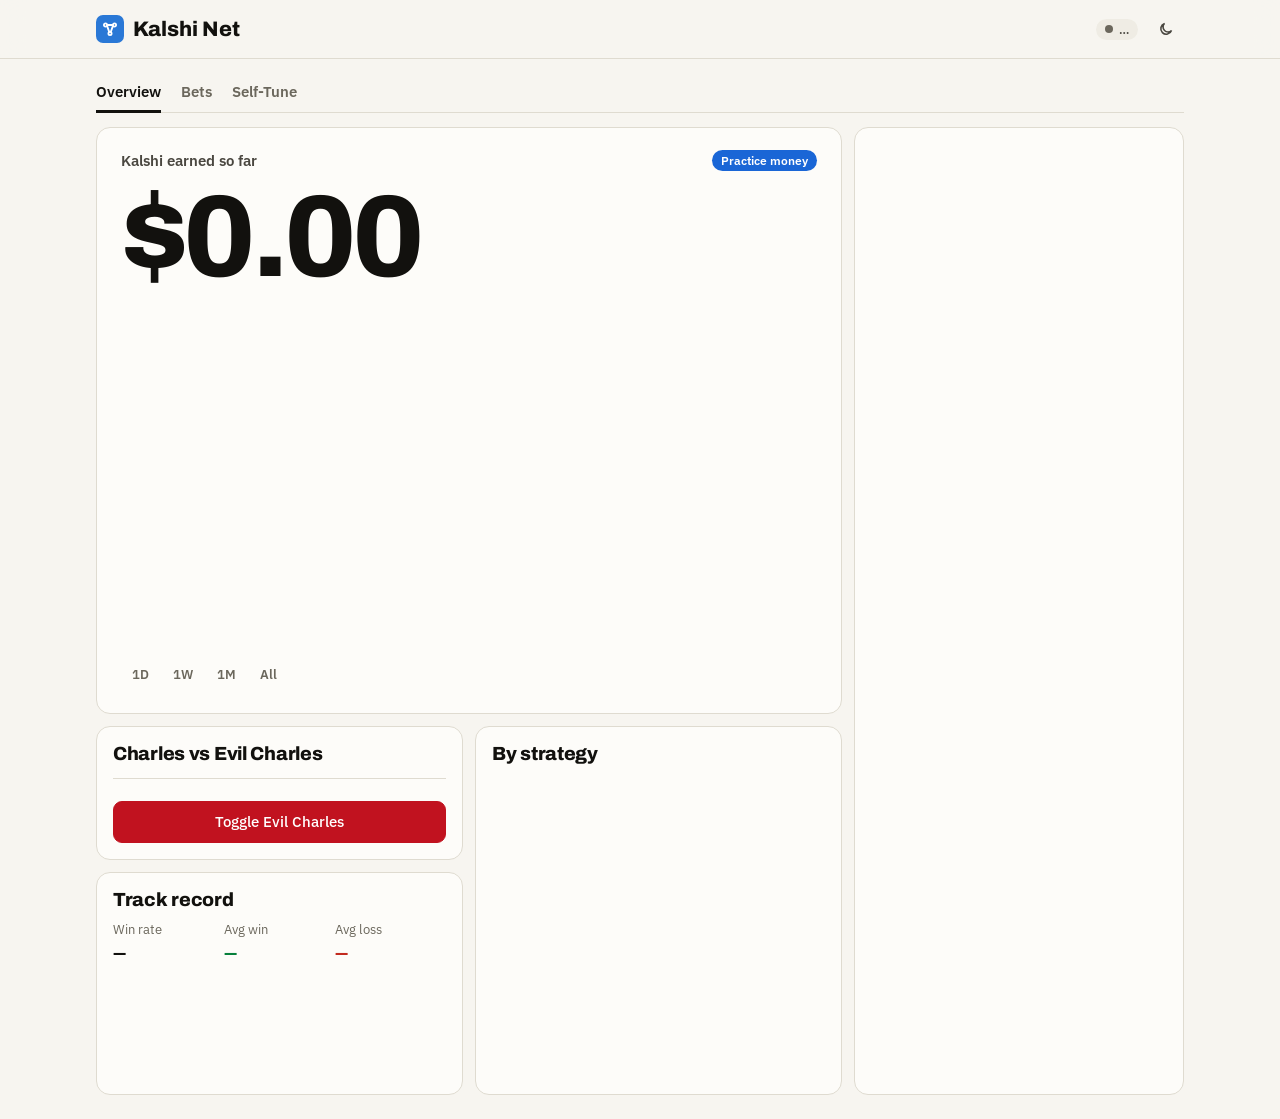
==== kalshi/web/index.html @ 98a5f18f "Charles v1.2.1" ====
<!doctype html>
<html lang="en">
<head>
<meta charset="utf-8">
<meta name="viewport" content="width=device-width, initial-scale=1, viewport-fit=cover">
<meta name="theme-color" content="#131311" media="(prefers-color-scheme: dark)">
<meta name="theme-color" content="#f7f5f0" media="(prefers-color-scheme: light)">
<title>Kalshi Net</title>
<link rel="preconnect" href="https://fonts.googleapis.com">
<link rel="preconnect" href="https://fonts.gstatic.com" crossorigin>
<link href="https://fonts.googleapis.com/css2?family=Archivo:wght@700;800&family=IBM+Plex+Mono:wght@400;500&family=IBM+Plex+Sans:wght@400;500;600;700&display=swap" rel="stylesheet">
<style>
/* Same look as Charles's web/style.css (keep the two in step): its rules first, Kalshi's after. */
:root {
  color-scheme: light;
  --bg: #f7f5f0; --surface: #fdfcf9; --surface-2: #efece4; --border: #dfdbd0;
  --text: #12110e; --text-2: #4a4740; --muted: #6b675c; --grid: #e6e2d6;
  --series-1: #1a66d6; --ref: #8b877c; --evil-line: #c1121f;
  --good: #07803c; --good-ink: #07803c; --warn: #c98500; --critical: #cf2e22; --critical-ink: #c22a1f;
  --accent-soft: rgba(26,102,214,.10);
  --core: #1a66d6; --pick: #4a3aa7; --safe: #c98500; --leaving: #d9622b; --cash: #d3cfc2;
  --shadow: none;
  --display: "Archivo", "Helvetica Neue", Arial, sans-serif;
  --sans: "IBM Plex Sans", system-ui, -apple-system, "Segoe UI", sans-serif;
  --mono: "IBM Plex Mono", ui-monospace, Menlo, Consolas, monospace;
}
@media (prefers-color-scheme: dark) {
  :root:not([data-theme="light"]) {
    color-scheme: dark;
    --bg: #131311; --surface: #1a1a17; --surface-2: #24241f; --border: #2f2e29;
    --text: #f4f2e8; --text-2: #bcb9ae; --muted: #949186; --grid: #2a2925;
    --series-1: #5b9ff5; --ref: #8e8b80; --evil-line: #ff4d5a;
    --good: #3fdc85; --good-ink: #3fdc85; --warn: #f0b429; --critical: #ff6b5e; --critical-ink: #ff7d70;
    --accent-soft: rgba(91,159,245,.16);
    --core: #5b9ff5; --pick: #9085e9; --safe: #c98500; --leaving: #d95926; --cash: #3a3a35;
  }
}
:root[data-theme="dark"] {
  color-scheme: dark;
  --bg: #131311; --surface: #1a1a17; --surface-2: #24241f; --border: #2f2e29;
  --text: #f4f2e8; --text-2: #bcb9ae; --muted: #949186; --grid: #2a2925;
  --series-1: #5b9ff5; --ref: #8e8b80; --evil-line: #ff4d5a;
  --good: #3fdc85; --good-ink: #3fdc85; --warn: #f0b429; --critical: #ff6b5e; --critical-ink: #ff7d70;
  --accent-soft: rgba(91,159,245,.16);
  --core: #5b9ff5; --pick: #9085e9; --safe: #c98500; --leaving: #d95926; --cash: #3a3a35;
}
* { box-sizing: border-box; }
html, body { margin: 0; }
html { -webkit-text-size-adjust: 100%; }
body { background: var(--bg); color: var(--text); font: 400 15px/1.45 var(--sans); -webkit-font-smoothing: antialiased; }
a { color: inherit; }
:focus-visible { outline: 2px solid var(--series-1); outline-offset: 2px; }
[hidden] { display: none !important; }
.num { font-variant-numeric: tabular-nums; }
.up { color: var(--good-ink); } .down { color: var(--critical-ink); } .muted { color: var(--muted); } .flat { color: var(--text-2); }
.small { font-size: 13px; }
.right { text-align: right; }
b { font-weight: 700; }

/* layout */
main { max-width: 1120px; margin: 0 auto; padding: 14px 16px 24px; }
.view { display: none; } .view.on { display: block; animation: view-in .22s ease-out; }
@keyframes view-in { from { opacity: 0; } to { opacity: 1; } }
.grid { display: grid; gap: 12px; }
.card { background: var(--surface); border: 1px solid var(--border); border-radius: 14px; padding: 16px; min-width: 0; }
.card-head { display: flex; align-items: center; gap: 10px; margin-bottom: 12px; flex-wrap: wrap; }
.card-head h2 { margin: 0; font: 800 19px/1.2 var(--display); letter-spacing: -.015em; color: var(--text); }
.card-head .aside { margin-left: auto; font-size: 13px; color: var(--muted); }
a.aside { text-decoration: none; color: var(--text-2); font-weight: 500; }
a.aside:hover { color: var(--series-1); }
.page-title { font: 800 clamp(34px, 7vw, 46px)/1.05 var(--display); letter-spacing: -.03em; margin: 6px 0 6px; }.label { font-size: 13px; color: var(--muted); }
.note { font-size: 13px; color: var(--muted); margin: 12px 0 0; }
.empty { color: var(--muted); font-size: 14px; padding: 18px 0; text-align: center; }
details summary { cursor: pointer; font-size: 14px; color: var(--text-2); font-weight: 500; min-height: 28px; }
details[open] summary { margin-bottom: 8px; }

/* Scrollbars: slim, no arrow buttons, on every page and inside every card that scrolls. */
::-webkit-scrollbar { width: 6px; height: 6px; }
::-webkit-scrollbar-button { display: none; }
::-webkit-scrollbar-thumb { background: var(--border); border-radius: 3px; }
::-webkit-scrollbar-track, ::-webkit-scrollbar-corner { background: transparent; }
@supports not selector(::-webkit-scrollbar) { * { scrollbar-width: thin; scrollbar-color: var(--border) transparent; } }

/* section tabs inside a page, and time ranges */
.seg { display: flex; gap: 20px; border-bottom: 1px solid var(--border); margin-bottom: 14px; }
.seg button { font: 600 15px var(--sans); background: none; border: 0; border-bottom: 3px solid transparent; padding: 8px 0 8px; margin-bottom: -1px; color: var(--muted); cursor: pointer; white-space: nowrap; min-height: 40px; }
.seg button:hover { color: var(--text); }
.seg button.on { color: var(--text); border-bottom-color: var(--text); }
.seg button:disabled { cursor: default; opacity: .6; }
.seg small { font-size: 11.5px; font-weight: 400; }
.tabs, .ranges { display: inline-flex; gap: 2px; }
.tabs button, .ranges button { border: 0; background: transparent; color: var(--muted); font: 600 13px var(--sans); padding: 6px 11px; border-radius: 8px; cursor: pointer; min-height: 32px; }
.tabs button:hover, .ranges button:hover { color: var(--text); background: var(--surface-2); }
.tabs button:disabled { opacity: .4; cursor: default; }
.tabs button.on, .ranges button.on { background: var(--text); color: var(--bg); }
.chip { display: inline-flex; align-items: center; gap: 6px; font: 600 12px var(--sans); padding: 3px 9px; border-radius: 99px; background: var(--surface-2); color: var(--text-2); white-space: nowrap; }
.chip.practice { background: var(--series-1); color: #fff; letter-spacing: 0; }
.dot { width: 8px; height: 8px; border-radius: 50%; background: var(--muted); flex: none; display: inline-block; }
.dot.good { background: var(--good); } .dot.bad { background: var(--critical); } .dot.warn { background: var(--warn); }

/* buttons */
.btn { display: inline-flex; align-items: center; justify-content: center; font: 600 14px var(--sans); padding: 8px 15px; min-height: 40px; border-radius: 9px; cursor: pointer;
  border: 1.5px solid var(--text); background: none; color: var(--text); text-decoration: none; white-space: nowrap; transition: background .12s, color .12s; }
.btn:hover { background: var(--text); color: var(--bg); }
.btn.primary { background: var(--text); border-color: var(--text); color: var(--bg); }
.btn.primary:hover { background: var(--series-1); border-color: var(--series-1); color: #fff; }
.btn.danger { color: var(--critical-ink); border-color: var(--critical-ink); }
.btn.danger:hover { background: var(--critical-ink); color: var(--surface); }
.btn.small { min-height: 32px; padding: 4px 11px; font-size: 13px; border-width: 1px; border-radius: 8px; }
.btn:disabled { opacity: .5; cursor: not-allowed; background: none; color: var(--text); }
.btn.primary:disabled:hover { background: var(--text); border-color: var(--text); color: var(--bg); }

/* a big number and its change */
.eyebrow { display: flex; align-items: center; gap: 8px; font: 600 15px var(--sans); color: var(--text-2); }
.big { font: 800 clamp(58px, 16vw, 116px)/1 var(--display); letter-spacing: -.04em; font-variant-numeric: lining-nums tabular-nums; margin: 8px 0 8px; white-space: nowrap; }
.sub { font-size: 15px; color: var(--text-2); }
.sub b { font-weight: 700; }
.loading .big { color: transparent; border-radius: 10px; width: fit-content; min-width: 55%;
  background: linear-gradient(90deg, var(--surface-2) 30%, var(--border) 50%, var(--surface-2) 70%) 0 0 / 300% 100%; animation: shimmer 1.2s linear infinite; }
@keyframes shimmer { to { background-position: -150% 0; } }
/* The ink panel: the big picture at the top of every tab, as on Charles's pages. */
.ink { padding: 18px; }
/* Only dark mode gets the darker panel: in light mode it's an ordinary bubble (owner 2026-10-31). */
@media (prefers-color-scheme: dark) {
:root:not([data-theme="light"]) .ink { background: #211f1a; border-color: #3a3931; color: #f7f5ec; --text: #f7f5ec; --text-2: #cfccc0; --muted: #a5a296; --bg: #211f1a; --surface: #24231e; --surface-2: #2e2d27; --border: #3a3931; --grid: #2a2924; --ref: #8e8b80; --good: #3fdc85; --good-ink: #3fdc85; --critical: #ff6b5e; --critical-ink: #ff7d70; --series-1: #6aa9ff; --chart-fill: .24; }
:root:not([data-theme="light"]) .ink .chip.practice { background: #f7f5ec; color: #12110e; }
:root:not([data-theme="light"]) .loading .ink .big { background: linear-gradient(90deg, #24231e 30%, #3a3931 50%, #24231e 70%) 0 0 / 300% 100%; }
}
:root[data-theme="dark"] .ink { background: #211f1a; border-color: #3a3931; color: #f7f5ec; --text: #f7f5ec; --text-2: #cfccc0; --muted: #a5a296; --bg: #211f1a; --surface: #24231e; --surface-2: #2e2d27; --border: #3a3931; --grid: #2a2924; --ref: #8e8b80; --good: #3fdc85; --good-ink: #3fdc85; --critical: #ff6b5e; --critical-ink: #ff7d70; --series-1: #6aa9ff; --chart-fill: .24; }
:root[data-theme="dark"] .ink .chip.practice { background: #f7f5ec; color: #12110e; }
:root[data-theme="dark"] .loading .ink .big { background: linear-gradient(90deg, #24231e 30%, #3a3931 50%, #24231e 70%) 0 0 / 300% 100%; }
.ink .chart, .hero-chart { height: 210px; }
.ink .sub { color: var(--text-2); }
.ink .sub b { font-weight: 700; }
.ink .eyebrow { color: var(--text-2); }
.ink-title { font: 800 clamp(30px, 6.4vw, 46px)/1.08 var(--display); letter-spacing: -.03em; margin: 10px 0 6px; }
.chart-foot { display: flex; flex-wrap: wrap; align-items: center; justify-content: space-between; gap: 6px 14px; margin-top: 6px; }
.tab-stack { display: grid; gap: 12px; }
.tab-stack > * { min-width: 0; }
.feed-page { display: grid; gap: 12px; grid-template-columns: minmax(0, 1fr); }
.feed-main { display: grid; gap: 12px; min-width: 0; }
.feed-main > * { min-width: 0; }
@media (min-width: 1024px) { .feed-page { grid-template-columns: minmax(0, 1fr) 330px; } .feed-page:has(> #feed[hidden]) { grid-template-columns: minmax(0, 1fr); } }
.plot-in { animation: plot-in 1.05s cubic-bezier(.3,.7,.3,1) both; }
@keyframes plot-in { from { clip-path: inset(-10px 100% -10px 0); } to { clip-path: inset(-10px -10px -10px 0); } }
.rings { display: flex; gap: 8px; }
#cl-miles { flex-wrap: wrap; gap: 14px 8px; margin-top: 14px; }
#cl-miles .ring { flex-basis: 110px; }
.ring { display: flex; flex: 1 1 0; flex-direction: column; align-items: center; text-align: center; min-width: 0; gap: 1px; }
.ring-g { position: relative; width: min(100%, 96px); aspect-ratio: 1; margin-bottom: 6px; }
.ring-g svg { display: block; width: 100%; height: 100%; }
.ring-in { position: absolute; inset: 0; display: grid; place-items: center; font: 800 14px/1.05 var(--display); letter-spacing: -.01em; padding: 0 16px; font-variant-numeric: lining-nums; }
.ring b { font-size: 13px; font-weight: 700; line-height: 1.25; }
.ring-sub { font-size: 12px; color: var(--muted); }
.link-btn { font: 600 13px var(--sans); color: var(--text-2); background: none; border: 0; padding: 4px 0; cursor: pointer; text-decoration: underline; text-underline-offset: 2px; }
.link-btn:hover { color: var(--series-1); }
.next-tune { display: grid; grid-template-columns: 110px minmax(0, 1fr); gap: 14px; align-items: center; }
.next-tune .ring-g { width: 96px; margin: 0; }
.next-tune p { margin: 0; font-size: 14px; color: var(--text-2); }
.next-tune b { display: block; font-size: 15px; color: var(--text); font-weight: 700; margin-bottom: 2px; }
@media (min-width: 860px) { .ink { padding: 22px 24px; } .ink .chart, .hero-chart { height: 320px; } }
@media (prefers-reduced-motion: reduce) { .plot-in { animation: none !important; } }
.strip { display: grid; grid-auto-flow: column; grid-auto-columns: 1fr; gap: 0; margin-top: 14px; border-top: 1px solid var(--border); padding-top: 10px; }
.strip > div { min-width: 0; }
.strip .v { font-size: 17px; font-weight: 700; margin-top: 1px; white-space: nowrap; overflow: hidden; text-overflow: ellipsis; }
.banner { display: block; width: 100%; margin-top: 10px; padding: 9px 12px; border: 0; border-radius: 8px; font: 500 14px var(--sans); text-align: left; background: color-mix(in srgb, var(--critical) 10%, transparent); color: var(--critical-ink); }
button.banner { cursor: pointer; }

/* charts */
.legend { display: flex; gap: 14px; font-size: 13px; color: var(--text-2); flex-wrap: wrap; }
.key { display: inline-flex; align-items: center; gap: 6px; }
.key svg { display: block; }
.chart { position: relative; height: 220px; margin-top: 8px; }
.chart > svg { width: 100%; height: 100%; display: block; touch-action: pan-y; }
.chart > svg:focus { outline: 2px solid var(--series-1); outline-offset: 2px; border-radius: 6px; }
.axis text { fill: var(--muted); font: 400 11px var(--sans); }
.mark text { fill: var(--text-2); font: 500 11px var(--sans); }
.tip { position: absolute; top: 6px; pointer-events: none; background: var(--surface); border: 1px solid var(--border); border-radius: 8px;
  padding: 7px 10px; font-size: 12.5px; box-shadow: 0 6px 20px rgba(0,0,0,.12); min-width: 170px; white-space: nowrap; display: none; z-index: 2; }
.tip .t { color: var(--muted); margin-bottom: 3px; }
.tip .r { display: flex; align-items: center; gap: 8px; }
.tip .r b { margin-left: auto; font-weight: 600; }

/* Stocks and Crypto */
.detail { display: grid; gap: 12px; grid-template-columns: minmax(0, 1fr); }
.detail > * { min-width: 0; }
.two { display: grid; gap: 12px; grid-template-columns: minmax(0, 1fr); }
.col { display: contents; }
main.narrow { max-width: 720px; }
button.bl { cursor: pointer; }
button.bl:hover { color: var(--series-1); }
.tap-card { cursor: pointer; display: block; width: 100%; text-align: left; font: inherit; color: inherit; }
.tap-card:hover { border-color: var(--text-2); }
.chev { color: var(--muted); width: 16px; height: 16px; flex: none; }
.alloc { display: flex; gap: 2px; height: 20px; border-radius: 5px; overflow: hidden; background: var(--surface-2); }
.alloc i { display: block; height: 100%; }
.alloc-keys { display: flex; flex-wrap: wrap; gap: 4px 14px; font-size: 13px; color: var(--text-2); margin: 8px 0 4px; }
.sw { width: 10px; height: 10px; border-radius: 2px; display: inline-block; margin-right: 6px; vertical-align: -1px; }
.row-i { display: grid; grid-template-columns: minmax(0, 1fr) auto; gap: 0 12px; padding: 10px 0; border-top: 1px solid var(--border); align-items: baseline; }
.row-i .nm { font-size: 13px; color: var(--muted); white-space: nowrap; overflow: hidden; text-overflow: ellipsis; }
.sym { font-weight: 700; font-size: 15px; }
.tag { font-size: 11.5px; font-weight: 500; padding: 1px 7px; border-radius: 99px; background: var(--surface-2); color: var(--text-2); margin-left: 6px; vertical-align: 1px; white-space: nowrap; }
.tag.pick { background: color-mix(in srgb, var(--pick) 15%, transparent); color: var(--pick); }
.tag.veto { background: color-mix(in srgb, var(--critical) 12%, transparent); color: var(--critical-ink); }
.tag.old { background: color-mix(in srgb, var(--leaving) 14%, transparent); color: var(--leaving); }
.tap { cursor: pointer; -webkit-tap-highlight-color: transparent; }
.tap:hover .sym, .tap:hover b:first-child { color: var(--series-1); }
.tap:focus-visible { outline: 2px solid var(--series-1); outline-offset: 2px; border-radius: 4px; }
@media (min-width: 860px) {
  .two { grid-template-columns: minmax(0, 1.25fr) minmax(0, 1fr); }
  .two.even { grid-template-columns: minmax(0, 1fr) minmax(0, 1fr); }
  .chart { height: 300px; }
  .span { grid-column: 1 / -1; }
  .col { display: flex; flex-direction: column; gap: 12px; min-width: 0; min-height: 0; }
  .col > :last-child { flex: 1; }
  /* the Bets tab: long lists scroll inside their bubble, so the two columns end together */
  .two.tall { height: max(560px, calc(100dvh - 170px)); }
  .scrolls { display: flex; flex-direction: column; min-height: 0; overflow: hidden; }
  .scrolls .scroll { flex: 1; min-height: 0; overflow-y: auto; overscroll-behavior: contain; }
}
/* on a phone the lists scroll inside their bubble too, and what's at stake comes first */
@media (max-width: 859px) {
  .two.tall > .scrolls { order: -1; }
  .scrolls .scroll { max-height: 420px; overflow-y: auto; }
}

/* trades */
.act { display: grid; grid-template-columns: 38px minmax(0, 1fr) auto; gap: 8px; align-items: baseline; padding: 9px 0; border-top: 1px solid var(--border); font-size: 14px; }
.day { font-size: 12.5px; color: var(--muted); margin: 12px 0 2px; }
.day:first-child { margin-top: 0; }
.badge { font-size: 12.5px; font-weight: 700; }
.badge.BUY, .badge.buy { color: var(--series-1); }
.badge.SELL, .badge.sell { color: var(--leaving); }
button.more { display: block; width: 100%; margin-top: 8px; padding: 8px; min-height: 38px; border-radius: 6px; border: 1px solid var(--border); background: none; color: var(--text-2); font: 500 13.5px var(--sans); cursor: pointer; }
button.more:hover { background: var(--surface-2); }
#activity { scroll-margin-top: 68px; }

/* self-tune */
.tune-title { font: 800 21px/1.2 var(--display); letter-spacing: -.01em; }
.rule { display: flex; justify-content: space-between; gap: 12px; padding: 9px 0; border-top: 1px solid var(--border); font-size: 14.5px; }
.rule b { font-weight: 600; text-align: right; }
.md { font-size: 14px; line-height: 1.55; }
.md h3 { font-size: 14px; font-weight: 600; margin: 14px 0 5px; }
.md h3:first-child { margin-top: 0; }
.md h4 { font-size: 13px; font-weight: 600; color: var(--text-2); margin: 10px 0 3px; }
.md p { margin: 6px 0; }
.md ul { margin: 4px 0; padding-left: 18px; }
.md li { margin: 3px 0; }
.md code { font: 400 12.5px var(--mono); background: var(--surface-2); padding: 1px 5px; border-radius: 4px; }

/* detail sheet: up from the bottom on phones, a centred card on a computer */
.scrim { position: fixed; inset: 0; z-index: 20; background: rgba(15,14,11,.45); opacity: 0; transition: opacity .25s; }
.scrim.on { opacity: 1; }
.sheet { position: fixed; left: 0; right: 0; bottom: 0; z-index: 21; background: var(--surface); color: var(--text);
  border-radius: 14px 14px 0 0; box-shadow: 0 -8px 40px rgba(0,0,0,.18); max-height: 88vh; overflow-y: auto; overscroll-behavior: contain;
  padding: 8px 18px calc(22px + env(safe-area-inset-bottom)); transform: translateY(105%); transition: transform .3s cubic-bezier(.2,.8,.2,1); }
.sheet.on { transform: none; }
.sheet:focus { outline: none; }
.grab { width: 38px; height: 5px; border-radius: 3px; background: var(--border); margin: 0 auto 12px; touch-action: none; cursor: grab; }
.sh-close { position: absolute; top: 10px; right: 10px; }
button.icon { border: 0; background: none; color: var(--text-2); width: 36px; height: 36px; border-radius: 8px; cursor: pointer; display: grid; place-items: center; flex: none; }
button.icon:hover { background: var(--surface-2); }
.sh-title { font: 800 27px/1.15 var(--display); letter-spacing: -.015em; margin: 0 40px 2px 0; }
.sh-sub { font-size: 14px; color: var(--muted); margin-right: 40px; }
.sh-hero { font: 800 38px/1.1 var(--display); letter-spacing: -.02em; font-variant-numeric: lining-nums tabular-nums; margin: 12px 0 2px; }
.sh-line { font-weight: 600; font-size: 14px; }
.facts { display: grid; grid-template-columns: 1fr 1fr; gap: 10px 16px; margin: 14px 0 4px; padding: 10px 0; border-block: 1px solid var(--border); }
.facts > div { min-width: 0; }
.facts .l { font-size: 12.5px; color: var(--muted); display: block; }
.facts b { display: block; font-size: 15px; font-weight: 600; overflow-wrap: anywhere; }
.sh-h { font-size: 13.5px; font-weight: 700; color: var(--text); margin: 16px 0 3px; }
.sh-p { font-size: 14.5px; line-height: 1.5; margin: 0; color: var(--text-2); }
@media (min-width: 860px) {
  .sheet { left: 50%; right: auto; bottom: auto; top: 50%; width: 460px; max-height: 84vh; border-radius: 12px; padding-bottom: 22px; opacity: 0; transform: translate(-50%, -47%); transition: transform .22s, opacity .18s; }
  .sheet.on { opacity: 1; transform: translate(-50%, -50%); }
  .grab { visibility: hidden; height: 0; margin-bottom: 6px; }
}


/* the header when this page is served alone; inside Charles's dashboard, webdash puts in the shared one */
header { position: sticky; top: 0; z-index: 8; background: color-mix(in srgb, var(--bg) 90%, transparent); backdrop-filter: blur(12px); -webkit-backdrop-filter: blur(12px);
  border-bottom: 1px solid var(--border); padding-top: env(safe-area-inset-top); }
.bar { max-width: 1120px; margin: 0 auto; padding: 9px 16px; display: flex; align-items: center; gap: 10px; min-height: 58px; }
.brand { display: flex; align-items: center; gap: 9px; font: 800 21px var(--display); margin-right: auto; }
.logo { width: 28px; height: 28px; border-radius: 7px; background: #2a78d6; display: grid; place-items: center; flex: none; }
/* Kalshi extras */
:root { --cat-1: #1f6bc4; --cat-2: #d9622b; --cat-3: #15866a; --cat-4: #c98500; --c1: #1f6bc4; --c2: #d9622b; --c3: #15866a; --c7: #4a3aa7; }
@media (prefers-color-scheme: dark) { :root:not([data-theme="light"]) { --cat-1: #5a9fee; --cat-2: #d9622b; --cat-3: #2bab89; --cat-4: #c98500; --c1: #5a9fee; --c2: #d9622b; --c3: #2bab89; --c7: #9085e9; } }
:root[data-theme="dark"] { --cat-1: #5a9fee; --cat-2: #d9622b; --cat-3: #2bab89; --cat-4: #c98500; --c1: #5a9fee; --c2: #d9622b; --c3: #2bab89; --c7: #9085e9; }
/* Evil Charles (owner 2026-10-26): on, the logo goes red with red eyes and angry brows */
.evil-btn { display: block; width: 100%; margin-top: 12px; min-height: 42px; padding: 0 16px; border-radius: 9px; border: 1px solid #c1121f; background: #c1121f; color: #fff; font: 500 14.5px var(--sans); cursor: pointer; transition: background .15s; }
.evil-btn:hover { background: #a50f1a; }
.evil-btn[aria-pressed="true"] { background: #7f0d15; border-color: #7f0d15; box-shadow: inset 0 2px 5px rgba(0,0,0,.35); }
.evil-btn:focus-visible { outline: 2px solid #c1121f; outline-offset: 2px; }
.evil-btn:disabled { opacity: .6; cursor: wait; }
.logo { transition: background .25s; }
.logo .angry { display: none; }
body.evil .logo { background: #c1121f; }
body.evil .logo .brow { display: none; }
body.evil .logo .angry { display: inline; }
body.evil .logo .eye { fill: #ff2626; }
body.evil .logo .glint { fill: #ffd6d6; }
body.evil .logo .ear-in { fill: #7f1d1d; stroke: #7f1d1d; }
.evil-tag { display: inline-block; font: 500 10.5px var(--sans); letter-spacing: .04em; color: #fff; background: #c1121f; border-radius: 4px; padding: 1px 5px; vertical-align: 1px; }
.hero-head { display: flex; justify-content: space-between; gap: 10px; align-items: center; flex-wrap: wrap; }
.hero-head .chip.practice { flex: none; }
.duel { display: grid; grid-template-columns: 1fr 1fr; gap: 12px; margin-top: 10px; padding-top: 10px; border-top: 1px solid var(--border); }
.duel .label { font-size: 13px; color: var(--text-2); }
.duel .v { font: 800 26px/1.2 var(--display); font-variant-numeric: lining-nums tabular-nums; }
/* a bet's side, and each result's word */
.side { font: 500 11px var(--sans); padding: 1px 5px; border-radius: 4px; letter-spacing: .02em; vertical-align: 1px; }
.side.yes { background: var(--accent-soft); color: var(--series-1); }
.side.no { background: color-mix(in srgb, var(--c2) 14%, transparent); color: var(--c2); }
.badge.BET { color: var(--series-1); } .badge.WON { color: var(--good-ink); } .badge.LOST { color: var(--critical-ink); } .badge.SOLD { color: var(--c2); } .badge.VOID { color: var(--muted); }
.act { grid-template-columns: 38px minmax(0, 1fr) auto; }
.act .nm { white-space: nowrap; overflow: hidden; text-overflow: ellipsis; display: block; }
.totals { display: grid; grid-template-columns: repeat(3, 1fr); gap: 0; margin: 0 0 10px; padding-bottom: 10px; border-bottom: 1px solid var(--border); }
.totals .l { font-size: 13px; color: var(--muted); display: block; } .totals b { display: block; font-size: 16px; font-weight: 500; }
.day.grp { display: flex; justify-content: space-between; gap: 10px; flex-wrap: wrap; font-size: 13px; color: var(--text-2); margin: 16px 0 0; padding-bottom: 6px; }
.day.grp:first-child { margin-top: 4px; }
.filters { display: flex; gap: 6px; flex-wrap: wrap; margin: 0 0 6px; }
.filters button { font: 500 13px var(--sans); padding: 5px 11px; min-height: 32px; border-radius: 6px; border: 1px solid var(--border); background: none; color: var(--text-2); cursor: pointer; }
.filters button[aria-pressed="true"] { background: var(--text); color: var(--bg); border-color: var(--text); }
.bet-m { font-size: 13px; color: var(--muted); }
.row-i .bet-m { grid-column: 1 / -1; }
.row-i .sym { font-weight: 500; }
</style>
</head>
<body class="loading">
<header>
  <div class="bar">
    <div class="brand">
      <span class="logo" aria-hidden="true">
        <svg width="16" height="16" viewBox="0 0 16 16" fill="none" stroke="#fff" stroke-width="1.8" stroke-linecap="round">
          <circle cx="3.5" cy="4" r="1.6"/><circle cx="12.5" cy="4" r="1.6"/><circle cx="8" cy="12.5" r="1.6"/>
          <path d="M5 4.6l2.2 6.3M11 4.6l-2.2 6.3M5.1 4h5.8"/>
        </svg>
      </span>
      Kalshi Net
    </div>
    <span class="chip" id="st-bot"><span class="dot"></span><span>…</span></span>
    <button class="icon" id="theme" aria-label="Switch light or dark theme" title="Switch light/dark">
      <svg width="16" height="16" viewBox="0 0 16 16" fill="none" stroke="currentColor" stroke-width="1.6"><path d="M13.5 9.5A5.5 5.5 0 1 1 6.5 2.5a4.5 4.5 0 0 0 7 7z"/></svg>
    </button>
  </div>
</header>

<main>
  <div class="seg" id="seg" role="group" aria-label="Kalshi sections"></div>

  <section class="view on" id="v-home">
   <div class="feed-page">
    <div class="feed-main">
      <div class="card ink">
        <div class="hero-head"><div class="eyebrow">Kalshi earned so far</div><span class="chip practice" title="Paper account: no real dollars move">Practice money</span></div>
        <div class="big num" id="value">$0.00</div>
        <div class="sub num" id="ret">&nbsp;</div>
        <div class="chart hero-chart" id="chart"></div>
        <div class="chart-foot"><div class="tabs" id="range" role="group" aria-label="Time range"></div><div class="legend" id="legend"></div></div>
      </div>
      <div class="two even">
       <div class="col">
        <div class="card" id="evil-card">
          <div class="card-head"><h2>Charles vs Evil Charles</h2><span class="aside" id="evil-state"></span></div>
          <p class="small" id="evil-about" style="margin:0;color:var(--text-2)"></p>
          <div class="duel" id="evil-vs"></div>
          <p class="note" id="evil-note"></p>
          <button class="evil-btn" id="evil-btn" type="button" aria-pressed="false" title="Pick whose bets your account copies. Both keep betting with their own practice money either way.">Toggle Evil Charles</button>
        </div>
        <div class="card">
          <div class="card-head" style="margin-bottom:0"><h2>Track record</h2><span class="aside" id="nclosed"></span></div>
          <div class="strip" style="margin-top:10px;border-top:0;padding-top:0">
            <div><div class="label">Win rate</div><div class="v num" id="winrate">—</div></div>
            <div><div class="label">Avg win</div><div class="v num up" id="avgwin">—</div></div>
            <div><div class="label">Avg loss</div><div class="v num down" id="avgloss">—</div></div>
          </div>
        </div>
       </div>
       <div class="col">
        <div class="card">
          <div class="card-head"><h2>By strategy</h2><div class="legend" id="st-legend"></div></div>
          <div class="chart" id="st-chart"></div>
        </div>
       </div>
      </div>
    </div>
    <aside class="card feed-col" id="feed" data-bot="kalshi" aria-label="Feed" hidden></aside>
   </div>
  </section>

  <section class="view" id="v-hold">
    <div class="two tall">
      <div class="col">
        <div class="card">
          <div class="card-head"><h2>Where the money is</h2></div>
          <div class="alloc" id="alloc" role="img" aria-label="Allocation"></div>
          <div class="alloc-keys" id="alloc-keys"></div>
          <div id="strat-rows" style="margin-top:8px"></div>
        </div>
        <div class="card scrolls">
          <div class="card-head"><h2>Recent bets</h2><span class="aside" id="act-count"></span></div>
          <div class="scroll" id="trades"></div>
        </div>
      </div>
      <div class="card scrolls">
        <div class="card-head"><h2>Open bets</h2><span class="aside" id="pos-count"></span></div>
        <div class="totals" id="pos-totals"></div>
        <div class="filters" id="pos-filter"></div>
        <div class="scroll" id="positions"></div>
        <p class="note">Each contract pays $1 if its side wins. Tap a bet for the details.</p>
      </div>
    </div>
  </section>

  <section class="view" id="v-tune">
    <div class="tab-stack">
      <div class="card ink">
        <div class="hero-head"><div class="eyebrow">How far each strategy has got</div></div>
        <div class="ink-title" id="tune-title"></div>
        <div class="sub" id="tune-sub"></div>
        <div class="rings" id="cl-miles"></div>
      </div>
      <div class="card" id="cl-notes-card">
        <div class="card-head"><h2>What Claude found</h2><span class="aside" id="cl-when"></span><button class="link-btn" id="cl-full" type="button" hidden>Full report</button></div>
        <div id="findings" data-bot="kalshi"></div>
        <details id="cl-alone" hidden><summary>Claude's latest report</summary><div class="md" id="cl-report" style="margin-top:12px"></div></details>
      </div>
      <div class="card" id="cl-next-card" hidden>
        <div class="card-head"><h2>What's coming</h2></div>
        <div class="next-tune" id="cl-next"></div>
      </div>
    </div>
  </section>
</main>

<div class="scrim" id="scrim" hidden></div>
<div class="sheet" id="sheet" role="dialog" aria-modal="true" aria-labelledby="sh-title" tabindex="-1" hidden>
  <div class="grab" id="grab"></div>
  <button class="icon sh-close" id="sh-close" aria-label="Close">
    <svg width="14" height="14" viewBox="0 0 14 14" fill="none" stroke="currentColor" stroke-width="1.8" stroke-linecap="round"><path d="M3 3l8 8M11 3l-8 8"/></svg></button>
  <div id="sheet-body"></div>
</div>

<script>
"use strict";
// The arbitrage scanner's data is still in api/state but has no tab (owner 2026-10-11: redundant).
const TABS = [["home", "Overview"], ["hold", "Bets"], ["tune", "Self-Tune"]];
// inside Charles's dashboard (/kalshi/): one app, with the shared header and tabs; served alone, this page keeps its own
const INSIDE = location.pathname.startsWith("/kalshi");
const RANGES = [["1D", 1], ["1W", 7], ["1M", 30], ["All", 1e5]];
const STRAT = {weather: "Weather", sports: "Sports", econ: "Inflation", longshot: "Longshot"};
const SCOLOR = {weather: "--cat-1", sports: "--cat-2", econ: "--cat-3", longshot: "--cat-4"};  // fixed per strategy, on every chart
// which strategy a plan idea is about, so its card can carry that strategy's evidence bar
const SWORDS = {weather: /weather/i, sports: /sports|draftkings/i, econ: /inflation|cpi/i, longshot: /longshot/i};
const HOW = {won: "WON", lost: "LOST", sold: "SOLD", void: "VOID"};
// own keys: under /kalshi/ this page shares Charles's origin and so its localStorage
let S = null, B = null, tab = "home", range = "All", posFilter = "all", chartShown = false;
try { range = localStorage.getItem("kn-range") || range; } catch (e) {}
// Always opens on Overview, with nothing remembered (owner 2026-10-31). A link can ask for a tab once: /stocks#plan.
const asked = location.hash.slice(1);
if (asked) { tab = asked; history.replaceState(null, "", location.pathname + location.search); }

const $ = id => document.getElementById(id);
const esc = s => String(s ?? "").replace(/[&<>"']/g, c => ({"&":"&amp;","<":"&lt;",">":"&gt;",'"':"&quot;","'":"&#39;"}[c]));
const usd = (v, d = 2) => v == null ? "—" : (v < 0 ? "−$" : "$") + Math.abs(v).toLocaleString("en-US", {minimumFractionDigits: d, maximumFractionDigits: d});
const sgnUsd = v => v == null ? "—" : (v > 0 ? "+" : "") + usd(v);
const cls = v => v == null ? "" : v > 0.004 ? "up" : v < -0.004 ? "down" : "flat";
const arrow = v => v == null ? "" : v > 0.004 ? "▲ " : v < -0.004 ? "▼ " : "";
const cents = p => p == null ? "—" : Math.round(p * 100) + "¢";
const sure = p => p == null ? "—" : Math.round(p * 100) + "%";
const ago = iso => { if (!iso) return "—"; const s = (Date.now() - new Date(iso)) / 1000;
  return s < 90 ? "just now" : s < 5400 ? Math.round(s / 60) + " min ago" : s < 129600 ? Math.round(s / 3600) + " h ago" : Math.round(s / 86400) + " d ago"; };
const day = iso => new Date(iso).toLocaleDateString("en-US", {month: "short", day: "numeric"});
const valueNow = b => b.contracts * (b.bid ?? b.avg_price);   // same mark as betting.mark()
const TWO_TONE = `<svg width="18" height="6"><line x1="1" x2="9" y1="3" y2="3" stroke="var(--good)" stroke-width="2.4" stroke-linecap="round"/><line x1="9" x2="17" y1="3" y2="3" stroke="var(--critical)" stroke-width="2.4" stroke-linecap="round"/></svg>`;
/* A big number shrinks to fit its box instead of overflowing it: long totals and small phones. */
function fitText(el) {
  if (!el) return;
  el.style.fontSize = "";
  const k = el.clientWidth / el.scrollWidth;
  if (el.clientWidth && k < 1) el.style.fontSize = (parseFloat(getComputedStyle(el).fontSize) * k * .99).toFixed(1) + "px";
}
/* A progress ring (the same as Charles's viz.js): p of 1, with a short word or number in the middle. */
function ring(p, inner, label, sub, color = "var(--series-1)") {
  const R = 34, C = 2 * Math.PI * R, pc = Math.max(0, Math.min(1, p || 0));
  return `<div class="ring"><div class="ring-g"><svg viewBox="0 0 84 84" role="img" aria-label="${esc(label)}: ${Math.round(pc * 100)}% of the way">
      <circle cx="42" cy="42" r="${R}" fill="none" stroke="var(--surface-2)" stroke-width="9"/>
      <circle cx="42" cy="42" r="${R}" fill="none" stroke="${color}" stroke-width="9" stroke-linecap="round" stroke-dasharray="${(C * pc).toFixed(1)} ${C.toFixed(1)}" transform="rotate(-90 42 42)"/></svg>
      <span class="ring-in num">${esc(inner)}</span></div>${label ? `<b>${esc(label)}</b>` : ""}${sub ? `<span class="ring-sub">${esc(sub)}</span>` : ""}</div>`;
}

/* ---- app layer (same block in Charles's and the Kalshi page): detail sheet, motion ---- */
const REDUCED = matchMedia("(prefers-reduced-motion: reduce)").matches;
const IC = {
  up: '<path d="M4 14l6-6 4 4 6-6M14 6h6v6"/>', down: '<path d="M4 10l6 6 4-4 6 6M14 18h6v-6"/>',
  clock: '<circle cx="12" cy="12" r="8"/><path d="M12 8v4l3 2"/>', alert: '<path d="M12 4l9 16H3zM12 10v4M12 17v.5"/>',
  shield: '<path d="M12 3l8 3v6c0 4.5-3.4 8.2-8 9-4.6-.8-8-4.5-8-9V6z"/>',
  check: '<path d="M5 12l5 5 9-10"/>', spark: '<path d="M12 3v6M12 15v6M3 12h6M15 12h6"/>', dot: '<circle cx="12" cy="12" r="3"/>',
};
const svgI = (d, c = "") => `<svg class="${c}" viewBox="0 0 24 24" fill="none" stroke="currentColor" stroke-width="2" stroke-linecap="round" stroke-linejoin="round">${d}</svg>`;
const CHEV = svgI('<path d="M9 6l6 6-6 6"/>', "chev");

/* count the hero number up on first paint */
function countUp(el, to, fmt) {
  if (REDUCED || el.dataset.counted) { el.textContent = fmt(to); return; }
  el.dataset.counted = 1;
  const from = to * 0.985, t0 = performance.now();
  const step = t => { const k = Math.min(1, (t - t0) / 700), e = 1 - Math.pow(1 - k, 3);
    el.textContent = fmt(from + (to - from) * e); if (k < 1) requestAnimationFrame(step); };
  requestAnimationFrame(step);
}

/* detail sheet: slides up on phones, a centred card on desktop */
let sheetFrom = null;
function openSheet(html, from) {
  sheetFrom = from || document.activeElement;
  $("sheet-body").innerHTML = html;
  const sh = $("sheet"), sc = $("scrim");
  sh.hidden = sc.hidden = false;
  sh.style.transform = "";
  sh.scrollTop = 0;
  document.body.style.overflow = "hidden";
  requestAnimationFrame(() => requestAnimationFrame(() => { sh.classList.add("on"); sc.classList.add("on"); sh.focus(); }));
}
function closeSheet() {
  const sh = $("sheet"), sc = $("scrim");
  if (sh.hidden) return;
  sh.classList.remove("on"); sc.classList.remove("on"); sh.style.transform = "";
  document.body.style.overflow = "";
  setTimeout(() => { sh.hidden = sc.hidden = true; }, REDUCED ? 0 : 320);
  if (sheetFrom && sheetFrom.focus) sheetFrom.focus();
}
const facts = rows => `<div class="facts">${rows.filter(Boolean).map(([l, v, c]) =>
  `<div><span class="l">${l}</span><b class="num ${c || ""}">${v}</b></div>`).join("")}</div>`;
(function () {
  $("scrim").onclick = closeSheet;
  $("sh-close").onclick = closeSheet;
  document.addEventListener("keydown", e => { if (e.key === "Escape") closeSheet(); });
  // drag the handle down to dismiss
  const g = $("grab"), sh = $("sheet");
  let y0 = null, dy = 0;
  g.onpointerdown = e => { y0 = e.clientY; dy = 0; g.setPointerCapture(e.pointerId); sh.style.transition = "none"; };
  g.onpointermove = e => { if (y0 == null) return; dy = Math.max(0, e.clientY - y0); sh.style.transform = `translateY(${dy}px)`; };
  g.onpointerup = g.onpointercancel = () => { if (y0 == null) return; y0 = null; sh.style.transition = "";
    if (dy > 90) closeSheet(); else sh.style.transform = ""; };
  // any [data-open] row opens its sheet (click, Enter or Space)
  const open = el => { const fn = SHEETS[el.dataset.open]; const html = fn && fn(el.dataset.k); if (html) openSheet(html, el); };
  document.addEventListener("click", e => { const el = e.target.closest("[data-open]"); if (el && !e.target.closest("a,button:not([data-open])")) open(el); });
  document.addEventListener("keydown", e => { const el = e.target.closest && e.target.closest("[data-open]");
    if (el && (e.key === "Enter" || e.key === " ")) { e.preventDefault(); open(el); } });
})();
const tapAttrs = (kind, key) => `data-open="${kind}" data-k="${esc(key)}" tabindex="0" role="button"`;
/* the betting book's briefing: what settled, what's new and what settles soon */
const STRAT_ABOUT = {
  weather: "Weather: the National Weather Service forecast and a spread of weather models, blended with the market's own price.",
  sports: "Sports: sportsbook odds (DraftKings, via ESPN) with the bookmaker's cut taken out.",
  econ: "Inflation: the Cleveland Fed's inflation nowcast, blended with the market's own price.",
  longshot: "Longshot: cheap contracts win less often than their price says, so the bot bets against them.",
};
const plural = (n, w) => `${n} ${w}${n === 1 ? "" : "s"}`;
const inTime = iso => { const h = (new Date(iso) - Date.now()) / 36e5;
  return h < 0 ? "over, waiting on Kalshi's result" : h < 1 ? "in under an hour" : h < 36 ? `in ${Math.round(h)} h` : `in ${Math.round(h / 24)} days`; };
/* a tapped bet: what it costs, what it pays, and why the bot took it */
const SHEETS = {
  bet(id) {
    const b = B.open.concat(B.closed).find(x => x.id === id);
    if (!b) return "";
    const side = b.side.toUpperCase(), p = winChance(b), mkt = b.market_yes == null ? null : b.side === "yes" ? b.market_yes : 1 - b.market_yes;
    const head = `<div class="sh-title" id="sh-title">${esc(b.sub || b.title)} <span class="side ${b.side}">${side}</span></div>
      <div class="sh-sub">${b.sub && b.sub !== b.title ? esc(b.title) + " · " : ""}${esc(STRAT[b.strategy] || b.strategy)}</div>`;
    const why = `<div class="sh-h">Why the bot bet ${side}</div>
      <p class="sh-p">It gave ${side} a ${sure(b.fair)} chance${mkt != null ? `, while the market priced it at ${cents(mkt)}` : ""} and the bot paid ${cents(b.avg_price)} a contract. Each contract pays $1 if ${side} wins.</p>
      ${b.source ? `<p class="note">Source: ${esc(b.source)}</p>` : ""}
      ${STRAT_ABOUT[b.strategy] ? `<p class="note">${esc(STRAT_ABOUT[b.strategy])}</p>` : ""}`;
    if (b.closed) {
      return head + `<div class="sh-hero num ${cls(b.pnl)}">${sgnUsd(b.pnl)}</div>
        <div class="sh-line">${HOW[b.how] || "CLOSED"} · ${new Date(b.closed).toLocaleString("en-US", {month: "short", day: "numeric", hour: "numeric", minute: "2-digit"})}</div>
        ${facts([["Bet", usd(b.cost)], ["Got back", usd(b.received)], ["Contracts", `${b.contracts} at ${cents(b.avg_price)}`], ["Placed", day(b.opened)]])}` + why;
    }
    const v = valueNow(b), pnl = v - b.cost;
    return head + `<div class="sh-hero num up">${sgnUsd(b.contracts - b.cost)}</div>
      <div class="sh-line">if it wins · ${sure(p)} likely · settles ${inTime(b.close_time)}</div>
      ${facts([["Bet", usd(b.cost)], ["Contracts", `${b.contracts} at ${cents(b.avg_price)}`],
        ["If it wins", `${sgnUsd(b.contracts - b.cost)} (pays ${usd(b.contracts)})`, "up"], ["If it loses", sgnUsd(-b.cost), "down"],
        ["Bot's odds now", `${sure(p)}${b.fair_now != null && b.fair_now !== b.fair ? ` (was ${sure(b.fair)})` : ""}`],
        ["Expected", sgnUsd(expected(b)), cls(expected(b))],
        ["Worth now", `${usd(v)} <span class="${cls(pnl)}">${sgnUsd(pnl)}</span>`],
        ["Settles", new Date(b.close_time).toLocaleString("en-US", {month: "short", day: "numeric", hour: "numeric", minute: "2-digit"})]])}
      <p class="note">"Worth now" is what selling right away would fetch. It moves with the market every scan; only the result decides the bet.</p>` + why;
  },
};

if (INSIDE) {
  document.title = "Kalshi · Charles";
  // Charles's dashboard serves the app manifest and icons, so "Add to Home Screen" works from here too
  document.head.insertAdjacentHTML("beforeend", '<link rel="manifest" href="/manifest.webmanifest"><link rel="apple-touch-icon" href="/icon-180.png">');
}

/* theme: same key as Charles, so both sides match. Inside Charles's dashboard it's chosen on Settings. */
(function () {
  let t = null;
  try { t = localStorage.getItem("charles-theme"); } catch (e) {}
  if (t) document.documentElement.dataset.theme = t;
  if (!$("theme")) return;
  $("theme").onclick = () => {
    const dark = document.documentElement.dataset.theme ? document.documentElement.dataset.theme === "dark"
      : matchMedia("(prefers-color-scheme: dark)").matches;
    const next = dark ? "light" : "dark";
    document.documentElement.dataset.theme = next;
    try { localStorage.setItem("charles-theme", next); } catch (e) {}
    if (S) renderChart();
  };
})();

function buildTabs() {
  $("seg").innerHTML = TABS.map(([k, l]) => `<button type="button" data-t="${k}">${l}</button>`).join("");
  document.querySelectorAll("[data-t]").forEach(b => b.onclick = () => setTab(b.dataset.t));
  if (!RANGES.some(r => r[0] === range)) range = "All";
  $("range").innerHTML = RANGES.map(([k]) => `<button type="button" data-r="${k}">${k}</button>`).join("");
  document.querySelectorAll("[data-r]").forEach(b => b.onclick = () => { range = b.dataset.r;
    try { localStorage.setItem("kn-range", range); } catch (e) {} renderChart(); });
  setTab(tab);
}
function keySvg(color, dashed) {
  return `<svg width="18" height="6"><line x1="1" x2="17" y1="3" y2="3" stroke="var(${color})" stroke-width="2" stroke-linecap="round"${dashed ? ' stroke-dasharray="4 3"' : ""}/></svg>`;
}
function setTab(t) {
  tab = TABS.some(x => x[0] === t) ? t : "home";
  document.querySelectorAll(".view").forEach(v => v.classList.toggle("on", v.id === "v-" + tab));
  document.querySelectorAll("[data-t]").forEach(b => b.classList.toggle("on", b.dataset.t === tab));
  window.scrollTo(0, 0);
  if (tab === "home" && S) renderChart();
}

/* minimal Markdown for Claude's notes: #/##/### headings, - bullets, **bold**, `code`, paragraphs (escaped first) */
function md(text) {
  const inline = t => esc(t).replace(/\*\*(.+?)\*\*/g, "<b>$1</b>").replace(/`([^`]+)`/g, "<code>$1</code>");
  let html = "", list = false, para = [];
  const flush = () => { if (para.length) { html += `<p>${inline(para.join(" "))}</p>`; para = []; } };
  const close = () => { if (list) { html += "</ul>"; list = false; } };
  for (const raw of String(text).split("\n")) {
    const line = raw.trimEnd();
    let m;
    if (!line.trim()) { flush(); close(); }
    else if ((m = line.match(/^(#{1,4})\s+(.*)$/))) { flush(); close();
      if (m[1].length > 1) html += `<${m[1].length <= 2 ? "h3" : "h4"}>${inline(m[2])}</${m[1].length <= 2 ? "h3" : "h4"}>`; }
    else if ((m = line.match(/^\s*[-*]\s+(.*)$/))) { flush(); if (!list) { html += "<ul>"; list = true; } html += `<li>${inline(m[1])}</li>`; }
    else if (list && /^\s+/.test(line)) { html = html.replace(/<\/li>$/, " " + inline(line.trim()) + "</li>"); }
    else { close(); para.push(line.trim()); }
  }
  flush(); close();
  return html;
}

/* "- **Title.** text" bullets under the plan's "## Watching" heading */
function planIdeas(plan) {
  const out = []; let on = false;
  for (const line of plan.split("\n")) {
    if (/^##\s/.test(line)) { on = /^##\s+watching/i.test(line); continue; }
    const m = on && line.match(/^\s*-\s+\*\*(.+?)\*\*\s*(.*)$/);
    if (m) out.push({title: m[1].replace(/[.:]$/, ""), text: m[2]});
    else if (on && out.length && /^\s+\S/.test(line)) out[out.length - 1].text += " " + line.trim();
  }
  return out;
}

function niceTicks(lo, hi, n) {
  const span = hi - lo || 1, mag = Math.pow(10, Math.floor(Math.log10(span / n)));
  const step = [1, 2, 2.5, 5, 10].map(m => m * mag).find(s => span / s <= n) || 10 * mag;
  const out = [];
  for (let v = Math.ceil(lo / step) * step; v <= hi + 1e-9; v += step) out.push(+v.toFixed(6));
  return out;
}

const ST_COLORS = SCOLOR;
function renderStrats() {
  const box = $("st-chart"), L = B.pnl_lines || {}, names = Object.fromEntries((B.strategies || []).map(s => [s.key, s.name]));
  const keys = Object.keys(ST_COLORS).filter(k => (L[k] || []).length > 1);
  $("st-legend").innerHTML = keys.map(k => `<span>${keySvg(ST_COLORS[k], false)} ${esc(names[k] || k)}</span>`).join("");
  if (!keys.length) { box.innerHTML = `<div class="empty">No closed bets yet.</div>`; return; }
  if (!box.clientWidth) return;
  const W = box.clientWidth, H = box.clientHeight, m = {l: 50, r: 96, t: 10, b: 24};
  const series = keys.map(k => ({k, pts: L[k].map(([t, v]) => [+new Date(t), v])}));
  const t0 = Math.min(...series.map(s => s.pts[0][0])), t1 = Math.max(Date.now(), ...series.map(s => s.pts.at(-1)[0]));
  const all = series.flatMap(s => s.pts.map(p => p[1])).concat([0]);
  let lo = Math.min(...all), hi = Math.max(...all); const pad = Math.max((hi - lo) * 0.1, 5); lo -= pad; hi += pad;
  const X = t => m.l + (t - t0) / Math.max(1, t1 - t0) * (W - m.l - m.r), Y = v => m.t + (hi - v) / (hi - lo) * (H - m.t - m.b);
  // steps: a running total only changes when a bet closes
  const path = pts => pts.map((p, i) => i ? `H${X(p[0]).toFixed(1)}V${Y(p[1]).toFixed(1)}` : `M${X(p[0]).toFixed(1)},${Y(p[1]).toFixed(1)}`).join("") + `H${X(t1).toFixed(1)}`;
  let grid = "";
  for (const v of niceTicks(lo, hi, 5)) grid += `<line x1="${m.l}" x2="${W - m.r}" y1="${Y(v)}" y2="${Y(v)}" stroke="var(--grid)"/>` +
    `<text x="${m.l - 8}" y="${Y(v) + 4}" text-anchor="end">${v < 0 ? "−" : ""}$${Math.abs(v).toLocaleString("en-US")}</text>`;
  const nt = Math.max(1, Math.min(4, Math.floor((W - m.l - m.r) / 90)));
  for (let k = 0; k <= nt; k++) { const t = t0 + k * (t1 - t0) / nt;
    grid += `<text x="${X(t)}" y="${H - 6}" text-anchor="${k === 0 ? "start" : k === nt ? "end" : "middle"}">${new Date(t).toLocaleDateString("en-US", {month: "short", day: "numeric"})}</text>`; }
  // direct labels at the right end, nudged apart so they never overlap
  const ends = series.map(s => ({k: s.k, v: s.pts.at(-1)[1], y: Y(s.pts.at(-1)[1])})).sort((a, b) => a.y - b.y);
  for (let i = 1; i < ends.length; i++) ends[i].y = Math.max(ends[i].y, ends[i - 1].y + 14);
  box.innerHTML = `<svg viewBox="0 0 ${W} ${H}" tabindex="0" role="img" aria-label="Profit from closed bets per strategy over time. Arrow keys read values.">
    <g class="axis">${grid}<line x1="${m.l}" x2="${W - m.r}" y1="${Y(0)}" y2="${Y(0)}" stroke="var(--ref)" stroke-width="1"/></g>
    ${series.map(s => `<path d="${path(s.pts)}" fill="none" stroke="var(${ST_COLORS[s.k]})" stroke-width="2" stroke-linejoin="round"/>`).join("")}
    <g class="axis">${ends.map(e => `<text x="${W - m.r + 6}" y="${e.y + 4}">${esc((names[e.k] || e.k).split(" ")[0])} ${e.v < 0 ? "−" : "+"}$${Math.abs(e.v).toFixed(0)}</text>`).join("")}</g>
    <line id="st-cross" y1="${m.t}" y2="${H - m.b}" stroke="var(--text-2)" stroke-width="1" opacity="0"/>
  </svg><div class="tip" id="st-tip"></div>`;
  const svg = box.querySelector("svg"), tip = $("st-tip"), cross = box.querySelector("#st-cross");
  const at = t => series.map(s => { let v = null; for (const p of s.pts) { if (p[0] <= t) v = p[1]; else break; } return {k: s.k, v}; });
  let cur = null;
  const show = t => { cur = Math.max(t0, Math.min(t1, t)); const x = X(cur);
    cross.setAttribute("x1", x); cross.setAttribute("x2", x); cross.setAttribute("opacity", .5);
    tip.innerHTML = `<div class="t">${new Date(cur).toLocaleString("en-US", {month: "short", day: "numeric", hour: "numeric"})}</div>` +
      at(cur).filter(r => r.v != null).map(r => `<div class="r">${keySvg(ST_COLORS[r.k], false)}<span>${esc(names[r.k] || r.k)}</span><b class="num ${cls(r.v)}">${sgnUsd(r.v)}</b></div>`).join("");
    tip.style.display = "block"; const tw = tip.offsetWidth; tip.style.left = (x + 12 + tw > W ? Math.max(0, x - tw - 12) : x + 12) + "px"; };
  const hide = () => { tip.style.display = "none"; cross.setAttribute("opacity", 0); };
  const ev = e => { const r = svg.getBoundingClientRect(); show(t0 + (e.clientX - r.left - m.l) / (W - m.l - m.r) * (t1 - t0)); };
  svg.onpointermove = ev; svg.onpointerdown = ev; svg.onpointerleave = hide; svg.onblur = hide;
  svg.onpointerup = e => { if (e.pointerType !== "mouse") setTimeout(hide, 1500); };
  svg.onkeydown = e => { const step = (t1 - t0) / 40;
    if (e.key === "ArrowLeft") { show((cur ?? t1) - step); e.preventDefault(); }
    if (e.key === "ArrowRight") { show((cur ?? t0) + step); e.preventDefault(); } };
}

function renderChart() {
  renderStrats();
  document.querySelectorAll("[data-r]").forEach(b => b.classList.toggle("on", b.dataset.r === range));
  const box = $("chart");
  if (!B || B.equity.length < 2) { box.innerHTML = `<div class="empty">The chart starts after the first scan.</div>`; return; }
  if (!box.clientWidth) return;              // hidden tab: drawn when shown
  const days = RANGES.find(r => r[0] === range)[1];
  const cut = new Date(Date.now() - days * 864e5).toISOString();
  let pts = B.equity.filter(p => p[0] >= cut);
  if (pts.length < 2) pts = B.equity.slice(-2);
  const start = B.account.start_cash, raw = pts.map(p => p[1]), vals = raw.map(v => v - start);
  const W = box.clientWidth, H = box.clientHeight, m = {l: 58, r: 10, t: 14, b: 24};
  let lo = Math.min(...vals, 0), hi = Math.max(...vals, 0);
  const padv = Math.max((hi - lo) * 0.12, 1); lo -= padv; hi += padv;
  const X = i => m.l + i * (W - m.l - m.r) / Math.max(1, pts.length - 1);
  const Y = v => m.t + (hi - v) / (hi - lo) * (H - m.t - m.b);
  const line = arr => arr.map((v, i) => (i ? "L" : "M") + X(i).toFixed(1) + "," + Y(v).toFixed(1)).join("");
  const span = new Date(pts.at(-1)[0]) - new Date(pts[0][0]);
  const fmtX = d => d.toLocaleString("en-US", span < 2 * 864e5 ? {hour: "numeric"} : {month: "short", day: "numeric"});
  const money0 = v => (v > 0 ? "+$" : v < 0 ? "−$" : "$") + Math.abs(v).toLocaleString("en-US", {maximumFractionDigits: v % 1 ? 2 : 0});
  let grid = "";
  for (const v of niceTicks(lo, hi, 5)) if (v) grid += `<line x1="${m.l}" x2="${W - m.r}" y1="${Y(v)}" y2="${Y(v)}" stroke="var(--grid)"/>` +
    `<text x="${m.l - 8}" y="${Y(v) + 4}" text-anchor="end">${money0(v)}</text>`;
  grid += `<text x="${m.l - 8}" y="${Y(0) + 4}" text-anchor="end">$0</text>`;
  const nt = Math.max(1, Math.min(5, pts.length - 1, Math.floor((W - m.l - m.r) / 100)));
  for (let k = 0, said = ""; k <= nt; k++) {
    const i = Math.round(k * (pts.length - 1) / nt), txt = fmtX(new Date(pts[i][0]));
    if (txt === said) continue;                      // a few points close together: one label, not the same one piled up
    said = txt;
    grid += `<text x="${X(i)}" y="${H - 6}" text-anchor="${k === 0 ? "start" : k === nt ? "end" : "middle"}">${txt}</text>`;
  }
  // The line's color (owner 2026-11-03): each step is blue for Charles and red for Evil Charles, by whose bet moved it: a bet
  // placed while following one, or a payout from one's bet (a Charles bet's win rises in blue even while Evil Charles is
  // followed, then the line goes back to red). The shading under it stays green above the start and red below.
  const who = i => pts[i][2] === "evil" ? "evil" : "charles", LINE = {charles: "--series-1", evil: "--evil-line"};
  const tint = i => (pts[i][3] || pts[i][2]) === "evil" ? "evil" : "charles";      // the step that ends at point i
  const runs = [];                                   // [first point, last point, color]: consecutive steps of one color
  for (let i = 1; i < pts.length; i++) {
    const c = tint(i), r = runs.at(-1);
    if (r && r[2] === c) r[1] = i; else runs.push([i - 1, i, c]);
  }
  const seg = (a, b) => vals.slice(a, b + 1).map((v, k) => (k ? "L" : "M") + X(a + k).toFixed(1) + "," + Y(v).toFixed(1)).join("");
  const seen = [...new Set(runs.map(r => r[2]))];
  $("legend").innerHTML = seen.map(w => `<span class="key">${keySvg(LINE[w], false)}${w === "evil" ? "Evil Charles's bets" : "Charles's bets"}</span>`).join("");
  const y0 = Y(0), zeroAt = (y0 / H * 100).toFixed(2) + "%", first = !chartShown;
  chartShown = true;
  box.innerHTML = `<svg viewBox="0 0 ${W} ${H}" tabindex="0" role="img" aria-label="What the account has earned since its $1,000 start: blue where Charles's bets moved it, red where Evil Charles's did. Arrow keys read values.">
    <defs><linearGradient id="g" gradientUnits="userSpaceOnUse" x1="0" x2="0" y1="0" y2="${H}"><stop offset="${zeroAt}" stop-color="var(--good)"/><stop offset="${zeroAt}" stop-color="var(--critical)"/></linearGradient></defs>
    <g class="axis">${grid}</g>
    <line x1="${m.l}" x2="${W - m.r}" y1="${y0}" y2="${y0}" stroke="var(--ref)" stroke-width="1"/>
    <g${first ? ' class="plot-in"' : ""}><path d="${line(vals)}L${X(vals.length - 1)},${y0}L${X(0)},${y0}Z" fill="url(#g)" style="opacity:var(--chart-fill, .17)"/>
    ${runs.filter(([a, b]) => b > a).map(([a, b, w]) => `<path d="${seg(a, b)}" fill="none" stroke="var(${LINE[w]})" stroke-width="2.6" stroke-linejoin="round" stroke-linecap="round"/>`).join("")}</g>
    <line id="cross" y1="${m.t}" y2="${H - m.b}" stroke="var(--text-2)" stroke-width="1" opacity="0"/>
    <circle id="cdot" r="4.5" fill="var(--text)" stroke="var(--surface)" stroke-width="2" opacity="0"/>
  </svg><div class="tip" id="tip"></div>`;
  const svg = box.querySelector("svg"), tip = $("tip"), cross = box.querySelector("#cross"), dot = box.querySelector("#cdot");
  let cur = -1;
  const show = i => {
    cur = Math.max(0, Math.min(pts.length - 1, i));
    const xi = X(cur);
    cross.setAttribute("x1", xi); cross.setAttribute("x2", xi); cross.setAttribute("opacity", .5);
    dot.setAttribute("cx", xi); dot.setAttribute("cy", Y(vals[cur])); dot.setAttribute("opacity", 1);
    tip.innerHTML = `<div class="t">${new Date(pts[cur][0]).toLocaleString("en-US", {month: "short", day: "numeric", hour: "numeric", minute: "2-digit"})}</div>
      <div class="r">${TWO_TONE}<span>Earned</span><b class="num ${cls(vals[cur])}">${sgnUsd(vals[cur])}</b></div>
      <div class="r"><span>Account</span><b class="num">${usd(raw[cur])}</b></div>
      <div class="r">${keySvg(LINE[who(cur)], false)}<span>Following</span><b>${who(cur) === "evil" ? "Evil Charles" : "Charles"}</b></div>`;
    tip.style.display = "block";
    const tw = tip.offsetWidth;
    tip.style.left = (xi + 12 + tw > W ? Math.max(0, xi - tw - 12) : xi + 12) + "px";
  };
  const hide = () => { tip.style.display = "none"; [cross, dot].forEach(e => e.setAttribute("opacity", 0)); };
  const at = ev => { const r = svg.getBoundingClientRect();
    show(Math.round((ev.clientX - r.left - m.l) / (W - m.l - m.r) * (pts.length - 1))); };
  svg.onpointermove = at; svg.onpointerdown = at; svg.onpointerleave = hide; svg.onblur = hide;
  svg.onpointerup = ev => { if (ev.pointerType !== "mouse") setTimeout(hide, 1500); };
  svg.onkeydown = ev => {
    if (ev.key === "ArrowLeft") { show(cur < 0 ? pts.length - 1 : cur - 1); ev.preventDefault(); }
    if (ev.key === "ArrowRight") { show(cur < 0 ? 0 : cur + 1); ev.preventDefault(); }
  };
}

function filterButtons(bets) {
  const counts = {all: bets.length};
  bets.forEach(b => counts[b.strategy] = (counts[b.strategy] || 0) + 1);
  if (posFilter !== "all" && !counts[posFilter]) posFilter = "all";
  const keys = ["all", ...Object.keys(STRAT)].filter(k => k === "all" || counts[k]);
  $("pos-filter").innerHTML = keys.length > 2 ? keys.map(k =>
    `<button data-f="${k}" aria-pressed="${posFilter === k}">${k === "all" ? "All" : STRAT[k]} (${counts[k] || 0})</button>`).join("") : "";
  $("pos-filter").querySelectorAll("[data-f]").forEach(b => b.onclick = () => { posFilter = b.dataset.f; renderHoldings(); });
}

function renderHoldings() {
  const a = B.account, open = [...B.open].sort((x, y) => valueNow(y) - valueNow(x));
  // Where the money is: open bets by strategy (at today's value), then cash
  const total = a.account_value || 1;
  const by = {};
  open.forEach(b => by[b.strategy] = (by[b.strategy] || 0) + valueNow(b));
  const parts = Object.keys(STRAT).filter(k => by[k]).map(k => ({k: STRAT[k], v: by[k], c: `var(${SCOLOR[k]})`}));
  parts.push({k: "Cash", v: a.cash, c: "var(--cash)"});
  $("alloc").innerHTML = parts.filter(p => p.v > 0).map(p => `<i style="width:${p.v / total * 100}%;background:${p.c}" title="${esc(p.k)} ${usd(p.v)}"></i>`).join("");
  $("alloc-keys").innerHTML = parts.map(p => `<span><span class="sw" style="background:${p.c}"></span>${esc(p.k)} <b class="num">${(p.v / total * 100).toFixed(0)}%</b></span>`).join("");
  // one line per strategy: open bets and all-time result
  $("strat-rows").innerHTML = (B.strategies || []).filter(s => s.open || s.closed).map(s => `<div class="row-i">
      <div style="min-width:0"><span class="sw" style="background:var(${SCOLOR[s.key]})"></span><b style="font-weight:500">${esc(STRAT[s.key] || s.name)}</b> <span class="muted small num">${s.open} open</span></div>
      <div class="right num small ${cls(s.pnl)}">${sgnUsd(s.pnl)}</div></div>`).join("");

  filterButtons(open);
  const shown = open.filter(b => posFilter === "all" || b.strategy === posFilter);
  $("pos-count").textContent = open.length ? `${open.length} open` : "";
  const sum = f => shown.reduce((t, b) => t + f(b), 0);
  const staked = sum(b => b.cost), allWin = sum(b => b.contracts - b.cost), exp = sum(b => expected(b));
  $("pos-totals").innerHTML = shown.length ? `<div><span class="l">Total bet</span><b class="num">${usd(staked)}</b></div>
    <div><span class="l">If all win</span><b class="num up">${sgnUsd(allWin)}</b></div>
    <div><span class="l">Expected</span><b class="num ${cls(exp)}">${sgnUsd(exp)}</b></div>` : "";
  // grouped under their category (strategy), biggest group first, each with its count, value and P&L
  const groups = {};
  shown.forEach(b => (groups[b.strategy] = groups[b.strategy] || []).push(b));
  const gv = bs => bs.reduce((t, b) => t + valueNow(b), 0), gc = bs => bs.reduce((t, b) => t + b.cost, 0);
  $("positions").innerHTML = Object.entries(groups).sort((x, y) => gv(y[1]) - gv(x[1])).map(([k, bs]) =>
    `<div class="day grp"><span><span class="sw" style="background:var(${SCOLOR[k] || "--ref"})"></span>${esc(STRAT[k] || k)} · ${bs.length} bet${bs.length === 1 ? "" : "s"}</span>
      <span class="num">now ${usd(gv(bs))} <span class="${cls(gv(bs) - gc(bs))}">${sgnUsd(gv(bs) - gc(bs))}</span></span></div>` + betRows(bs)).join("")
    || `<div class="empty">No open bets. The bot checks every 15 minutes.</div>`;
}
// the bot's own odds (today's fair value if it has one), and its average result at those odds
const winChance = b => b.fair_now ?? b.fair;
const expected = b => winChance(b) == null ? 0 : winChance(b) * b.contracts - b.cost;
function betRows(bets) {
  return bets.map(b => {
    const v = valueNow(b), pnl = v - b.cost, p = winChance(b);
    return `<div class="row-i tap" ${tapAttrs("bet", b.id)}>
      <div style="min-width:0"><span class="sym">${esc(b.sub || b.title)}</span> <span class="side ${b.side}">${b.side.toUpperCase()}</span></div>
      <div class="right num"><span style="font-weight:500">${usd(v)}</span> <span class="small ${cls(pnl)}">${sgnUsd(pnl)}</span></div>
      <div class="bet-m num">Bet ${usd(b.cost)} · ${sure(p)} likely · settles ${day(b.close_time)}</div>
    </div>`; }).join("");
}

function render() {
  const sc = S.scanner, a = B.account;
  if (!INSIDE) {
    $("st-bot").innerHTML = `<span class="dot ${sc.healthy ? "good" : "bad"}"></span><span>${sc.healthy ? "Running" : sc.last ? "Scanner late" : "No scans yet"}</span>`;
    $("st-bot").title = sc.last ? "Last scan " + ago(sc.last.ts) + ", every " + sc.every_min + " minutes" : "";
  }

  $("value").className = "big num " + cls(a.all_time_pnl);
  $("value").textContent = sgnUsd(a.all_time_pnl);
  fitText($("value"));
  countUp($("value"), a.all_time_pnl, sgnUsd);
  $("ret").innerHTML = `<b class="${cls(a.day_pnl)}">${sgnUsd(a.day_pnl)}</b> today · ${usd(a.account_value)} in all`;
  $("winrate").textContent = a.finished ? Math.round(a.wins / a.finished * 100) + "%" : "—";
  $("winrate").title = a.finished ? `${a.wins} of ${a.finished} finished bets made money` : "No bets have finished yet";
  $("avgwin").textContent = usd(a.avg_win); $("avgloss").textContent = usd(a.avg_loss);
  $("nclosed").textContent = a.finished ? `won ${a.wins} of ${a.finished} · ${sgnUsd(a.realised_pnl)}` : "";
  renderChart();
  renderHoldings();

  // Self-Tune: one verdict, a ring per strategy, what Claude found, the next tune. Claude's findings (report.js) come with Charles's
  // dashboard; on its own this page has the report as text.
  const R = S.review || {};
  $("findings").hidden = !INSIDE;
  $("cl-alone").hidden = INSIDE;
  if (!INSIDE) {
    $("cl-when").textContent = R.report ? new Date(R.report.date + "T12:00:00").toLocaleDateString("en-US", {weekday: "short", month: "short", day: "numeric"}) : "";
    $("cl-report").innerHTML = R.report ? md(R.report.text) : `<div class="empty">The first report comes with the next weekday review (9:15 AM ET).</div>`;
  }
  const miles = B.milestones || [], strats = miles.filter(m => m.level), others = miles.filter(m => !m.level);
  const live = strats.filter(m => m.level !== "predict");
  const LV = {predict: "Predicting", small: "Small bets", normal: "Full bets"};
  const T = B.test && !B.test.gates ? B.test : null;
  const v = T ? [T.review ? "Testing Charles and Evil Charles" : "Charles and Evil Charles, side by side", "Every strategy bets in both bots' books from the first scan."
      + (T.review ? " Claude's review on " + new Date(T.review + "T12:00:00").toLocaleDateString("en-US", {weekday: "short", month: "short", day: "numeric"}) + " compares them. Nothing is tuned until then." : "")]
    : !strats.length ? ["Getting ready", ""]
    : live.length ? [`${live.length} of ${strats.length} strategies are betting`, "The others only predict until their odds beat Kalshi's prices."]
    : [B.open.length ? "No new bets right now" : "No money at risk right now", (B.open.length ? plural(B.open.length, "older bet") + " still open. " : "") + "Every strategy only predicts until its odds beat Kalshi's prices and its would-be bets make money."];
  $("tune-title").textContent = v[0]; $("tune-sub").textContent = v[1];
  $("cl-miles").innerHTML = strats.map(m => { const said = String(m.detail).split(" · ").slice(1).join(" · ");
    const what = T ? String(m.detail).split(" · ")[0] : (LV[m.level] || m.level);
    return ring(m.progress, Math.round(m.progress * 100) + "%", m.name.split(":")[0], what + (said ? `, ${said}` : ""), m.level === "predict" ? "var(--series-1)" : "var(--good)"); }).join("");
  const nx = others[0];
  $("cl-next-card").hidden = !nx;
  if (nx) $("cl-next").innerHTML = ring(nx.progress, Math.round(nx.progress * 100) + "%", "", "") + `<p><b>${esc(nx.name)}: ${esc(nx.detail)}</b>${esc(nx.about)}</p>`;

  // Activity: every bet placed, and every result, newest first
  const ev = [];
  for (const b of B.open.concat(B.closed)) {
    ev.push({ts: b.opened, kind: "BET", b});
    if (b.closed) ev.push({ts: b.closed, kind: HOW[b.how] || "SOLD", b});
  }
  ev.sort((x, y) => (x.ts < y.ts ? 1 : -1));
  let html = "", lastDay = "";
  for (const {ts, kind, b} of ev.slice(0, 80)) {
    const d = new Date(ts), dd = d.toLocaleDateString("en-US", {weekday: "short", month: "short", day: "numeric"});
    if (dd !== lastDay) { html += `<div class="day">${dd}</div>`; lastDay = dd; }
    html += `<div class="act tap" ${tapAttrs("bet", b.id)}><div class="badge ${kind}">${kind === "BET" ? "Bet" : kind[0] + kind.slice(1).toLowerCase()}</div>
      <div style="min-width:0"><span class="nm">${b.evil ? '<span class="evil-tag">EVIL</span> ' : ""}<b style="font-weight:500">${esc(b.sub || b.title)}</b> <span class="side ${b.side}">${b.side.toUpperCase()}</span> <span class="muted small num">${usd(b.cost)}</span></span></div>
      <div class="right num small ${cls(kind === "BET" ? null : b.pnl)}">${kind === "BET" ? "" : sgnUsd(b.pnl)}</div></div>`;
  }
  $("trades").innerHTML = html || `<div class="empty">No bets yet.</div>`;
  $("act-count").textContent = B.closed.length ? `${B.closed.length} settled` : "";

  renderEvil();
  document.body.classList.remove("loading");
}

function renderEvil() {
  // Both bots bet on every scan in their own books (owner 2026-11-03); the switch picks whose bets the account copies.
  const m = B.mode || {evil: false}, on = !!m.evil, bots = B.bots || {}, r = B.evil_record;
  document.body.classList.toggle("evil", on);
  $("evil-btn").setAttribute("aria-pressed", on ? "true" : "false");
  const since = m.since ? ` since ${new Date(m.since).toLocaleDateString("en-US", {month: "short", day: "numeric"})}` : "";
  $("evil-state").innerHTML = on ? `<span class="evil-tag">FOLLOWING</span> Evil Charles${since}` : `Following Charles${since}`;
  $("evil-about").textContent = "Both bet on every scan with their own practice $1,000, so each has a record of its own. "
    + "Your account copies the one you pick. Evil Charles bets the opposite of Charles.";
  const c = bots.charles, e = bots.evil;
  if (!c || !e) { $("evil-vs").innerHTML = ""; $("evil-vs").hidden = true; $("evil-note").textContent = ""; return; }
  const settled = b => b.finished ?? b.won + b.lost + b.sold;
  const box = b => `<div><div class="label">${esc(b.name)}</div><div class="v num ${cls(b.earned)}">${sgnUsd(b.earned)}</div>`
    + `<div class="small muted">${settled(b) ? `won ${b.wins ?? b.won} of ${settled(b)} (${Math.round((b.wins ?? b.won) / settled(b) * 100)}%)` : "nothing settled yet"} · ${plural(b.open, "open bet")}</div></div>`;
  $("evil-vs").hidden = false;
  $("evil-vs").innerHTML = box(c) + box(e);
  const day = s => s ? new Date(s).toLocaleDateString("en-US", {month: "short", day: "numeric"}) : "today";
  let note = `Each from its own $1,000 on ${day(c.started || e.started)}.`;
  if (!settled(c) && !settled(e) && r && r.bets) {
    const pct = d => d.roi_pct == null ? "—" : (d.roi_pct > 0 ? "+" : d.roi_pct < 0 ? "−" : "") + Math.abs(d.roi_pct) + "%";
    note += ` Before that, over ${r.days} days, Charles's would-be bets made ${pct(r.charles)} and the opposite ${pct(r.evil)}.`;
  }
  if (B.test && B.test.review) note += ` Claude's review compares them on ${new Date(B.test.review + "T12:00:00").toLocaleDateString("en-US", {weekday: "short", month: "short", day: "numeric"})}.`;
  $("evil-note").textContent = note;
}
$("evil-btn").onclick = async () => {
  const btn = $("evil-btn"), want = btn.getAttribute("aria-pressed") !== "true";
  btn.disabled = true;
  try {
    const res = await (await fetch("api/mode", {method: "POST", headers: {"Content-Type": "application/json"}, body: JSON.stringify({evil: want})})).json();
    if (res.ok && B) { B.mode = {evil: res.evil, since: res.since}; renderEvil(); }
  } catch (e) {}
  btn.disabled = false;
};

async function load() {
  try {
    const r = await fetch("api/state", {cache: "no-store"});
    S = await r.json();
    B = S.betting;
    if (!B) throw new Error("no betting book");
    render();
  } catch (e) {
    if (!INSIDE) $("st-bot").innerHTML = `<span class="dot bad"></span><span>Dashboard offline</span>`;
    document.body.classList.remove("loading");
  }
}
if (INSIDE) $("feed").hidden = false;                       // its column is there from the start, so the charts are drawn at their real width
buildTabs(); load();
setInterval(() => { if (!document.hidden) load(); }, 60000);
document.addEventListener("visibilitychange", () => { if (!document.hidden) load(); });
let rz; addEventListener("resize", () => { clearTimeout(rz); rz = setTimeout(() => { if (S) { fitText($("value")); renderChart(); } }, 120); });
// The big number and the chart also refit when their panel changes width without a resize, e.g. while the alerts window
// slides in beside the page (2026-11-03: −$437.36 ran 51px under the feed at 1280 px). Width only, so a refit can't loop.
if (window.ResizeObserver) { let w0 = 0, ft; new ResizeObserver(es => { const w = Math.round(es[0].contentRect.width); if (w === w0) return; w0 = w;
  clearTimeout(ft); ft = setTimeout(() => { if (S) { fitText($("value")); renderChart(); } }, 80); }).observe($("value").parentElement); }
</script>
</body>
</html>
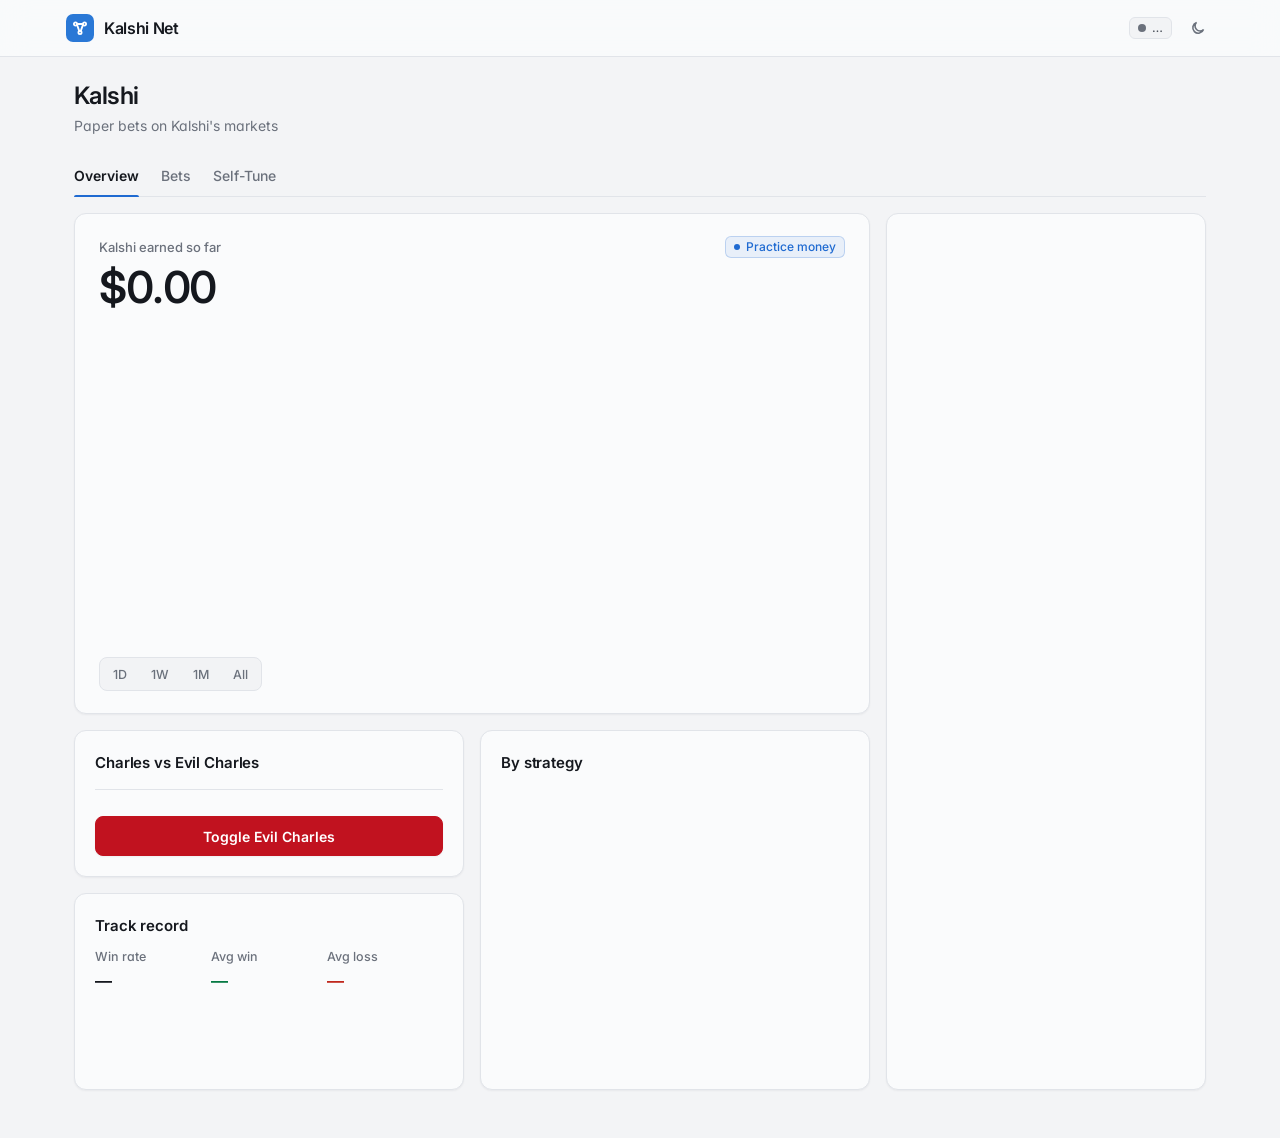
==== commit d3933959: "v1.3.0: your own plan, presets, live trading behind steps, the License Agreement, a new look" ====
--- a/kalshi/web/index.html
+++ b/kalshi/web/index.html
@@ -3,218 +3,305 @@
 <head>
 <meta charset="utf-8">
 <meta name="viewport" content="width=device-width, initial-scale=1, viewport-fit=cover">
-<meta name="theme-color" content="#131311" media="(prefers-color-scheme: dark)">
-<meta name="theme-color" content="#f7f5f0" media="(prefers-color-scheme: light)">
+<meta name="theme-color" content="#fafbfc">
 <title>Kalshi Net</title>
 <link rel="preconnect" href="https://fonts.googleapis.com">
 <link rel="preconnect" href="https://fonts.gstatic.com" crossorigin>
-<link href="https://fonts.googleapis.com/css2?family=Archivo:wght@700;800&family=IBM+Plex+Mono:wght@400;500&family=IBM+Plex+Sans:wght@400;500;600;700&display=swap" rel="stylesheet">
+<link href="https://fonts.googleapis.com/css2?family=Inter:wght@400;500;600;700&family=JetBrains+Mono:wght@400;500&display=swap" rel="stylesheet">
 <style>
-/* Same look as Charles's web/style.css (keep the two in step): its rules first, Kalshi's after. */
+/* Charles's web/style.css, copied by ops/kalshi-css (the rules this page uses; don't edit them here). The page's own rules come after. */
+/* Light (the default for everyone, owner 2026-11-03: no eggshell, "a soft grey, a little lighter"): a neutral light-grey
+   page with near-white grey cards, softer than white on grey and far from dark, so the blue and the red/green stay the
+   only colours. The website uses the same greys. */
 :root {
   color-scheme: light;
-  --bg: #f7f5f0; --surface: #fdfcf9; --surface-2: #efece4; --border: #dfdbd0;
-  --text: #12110e; --text-2: #4a4740; --muted: #6b675c; --grid: #e6e2d6;
-  --series-1: #1a66d6; --ref: #8b877c; --evil-line: #c1121f;
-  --good: #07803c; --good-ink: #07803c; --warn: #c98500; --critical: #cf2e22; --critical-ink: #c22a1f;
-  --accent-soft: rgba(26,102,214,.10);
-  --core: #1a66d6; --pick: #4a3aa7; --safe: #c98500; --leaving: #d9622b; --cash: #d3cfc2;
-  --shadow: none;
-  --display: "Archivo", "Helvetica Neue", Arial, sans-serif;
-  --sans: "IBM Plex Sans", system-ui, -apple-system, "Segoe UI", sans-serif;
-  --mono: "IBM Plex Mono", ui-monospace, Menlo, Consolas, monospace;
+  --bg: #f3f4f6; --surface: #fafbfc; --surface-2: #f2f3f5; --surface-3: #e7eaee;
+  --border: #e1e4e9; --border-strong: #cbd0d8;
+  --text: #15181e; --text-2: #4a505a; --muted: #6b717c; --grid: #e9ebef;
+  --brand: #2a78d6;                               /* the logo's blue */
+  --accent: #1f6ad1; --accent-solid: #1f6ad1; --accent-hover: #1857b0;
+  --series-1: #1f6ad1; --ref: #98a0ab;
+  --good: #0a8f4f; --good-ink: #067a43; --warn: #d97706; --warn-ink: #b45309; --critical: #dc3a2f; --critical-ink: #c0281d;
+  --accent-soft: rgba(31,106,209,.08);
+  --core: #1f6ad1; --pick: #6e47d1; --safe: #c27803; --leaving: #e05a1c; --cash: #d2d7de; --sector: #0b8ea6;
+  --chart-fill: .12;
+  --shadow-xs: 0 1px 2px rgba(16,24,40,.05);
+  --shadow-sm: 0 1px 3px rgba(16,24,40,.07), 0 1px 2px rgba(16,24,40,.04);
+  --shadow-md: 0 6px 16px -4px rgba(16,24,40,.12), 0 2px 4px -2px rgba(16,24,40,.06);
+  --shadow-lg: 0 20px 44px -12px rgba(16,24,40,.22), 0 6px 12px -6px rgba(16,24,40,.08);
+  --shadow: var(--shadow-xs);
+  --r-lg: 12px; --r-md: 8px; --r-sm: 6px;
+  --page-max: 1180px;
+  --sans: "Inter", system-ui, -apple-system, "Segoe UI", Roboto, sans-serif;
+  --display: var(--sans);                         /* older rules name it; it's the same face now */
+  --mono: "JetBrains Mono", ui-monospace, Menlo, Consolas, monospace;
 }
 @media (prefers-color-scheme: dark) {
-  :root:not([data-theme="light"]) {
+  :root[data-theme="auto"] {
     color-scheme: dark;
-    --bg: #131311; --surface: #1a1a17; --surface-2: #24241f; --border: #2f2e29;
-    --text: #f4f2e8; --text-2: #bcb9ae; --muted: #949186; --grid: #2a2925;
-    --series-1: #5b9ff5; --ref: #8e8b80; --evil-line: #ff4d5a;
-    --good: #3fdc85; --good-ink: #3fdc85; --warn: #f0b429; --critical: #ff6b5e; --critical-ink: #ff7d70;
-    --accent-soft: rgba(91,159,245,.16);
-    --core: #5b9ff5; --pick: #9085e9; --safe: #c98500; --leaving: #d95926; --cash: #3a3a35;
+    --bg: #0b0d11; --surface: #13161b; --surface-2: #1b1f26; --surface-3: #232831;
+    --border: #252a32; --border-strong: #343a44;
+    --text: #f2f4f7; --text-2: #c1c7d1; --muted: #8b94a4; --grid: #1d2128;
+    --accent: #6aa7ff; --accent-solid: #2f74e0; --accent-hover: #3d82ee;
+    --series-1: #6aa7ff; --ref: #6b7482;
+    --good: #34c77b; --good-ink: #4ad891; --warn: #f5a524; --warn-ink: #f7b955; --critical: #f2564b; --critical-ink: #ff7b70;
+    --accent-soft: rgba(106,167,255,.14);
+    --core: #6aa7ff; --pick: #a585f2; --safe: #e0a12a; --leaving: #f07a3d; --cash: #343a44; --sector: #3cbfd4;
+    --chart-fill: .18;
+    --shadow-xs: 0 1px 2px rgba(0,0,0,.4);
+    --shadow-sm: 0 1px 3px rgba(0,0,0,.45), 0 1px 2px rgba(0,0,0,.3);
+    --shadow-md: 0 8px 20px -6px rgba(0,0,0,.55), 0 2px 4px -2px rgba(0,0,0,.35);
+    --shadow-lg: 0 24px 48px -12px rgba(0,0,0,.7), 0 6px 12px -6px rgba(0,0,0,.4);
   }
 }
 :root[data-theme="dark"] {
   color-scheme: dark;
-  --bg: #131311; --surface: #1a1a17; --surface-2: #24241f; --border: #2f2e29;
-  --text: #f4f2e8; --text-2: #bcb9ae; --muted: #949186; --grid: #2a2925;
-  --series-1: #5b9ff5; --ref: #8e8b80; --evil-line: #ff4d5a;
-  --good: #3fdc85; --good-ink: #3fdc85; --warn: #f0b429; --critical: #ff6b5e; --critical-ink: #ff7d70;
-  --accent-soft: rgba(91,159,245,.16);
-  --core: #5b9ff5; --pick: #9085e9; --safe: #c98500; --leaving: #d95926; --cash: #3a3a35;
+  --bg: #0b0d11; --surface: #13161b; --surface-2: #1b1f26; --surface-3: #232831;
+  --border: #252a32; --border-strong: #343a44;
+  --text: #f2f4f7; --text-2: #c1c7d1; --muted: #8b94a4; --grid: #1d2128;
+  --accent: #6aa7ff; --accent-solid: #2f74e0; --accent-hover: #3d82ee;
+  --series-1: #6aa7ff; --ref: #6b7482;
+  --good: #34c77b; --good-ink: #4ad891; --warn: #f5a524; --warn-ink: #f7b955; --critical: #f2564b; --critical-ink: #ff7b70;
+  --accent-soft: rgba(106,167,255,.14);
+  --core: #6aa7ff; --pick: #a585f2; --safe: #e0a12a; --leaving: #f07a3d; --cash: #343a44; --sector: #3cbfd4;
+  --chart-fill: .18;
+  --shadow-xs: 0 1px 2px rgba(0,0,0,.4);
+  --shadow-sm: 0 1px 3px rgba(0,0,0,.45), 0 1px 2px rgba(0,0,0,.3);
+  --shadow-md: 0 8px 20px -6px rgba(0,0,0,.55), 0 2px 4px -2px rgba(0,0,0,.35);
+  --shadow-lg: 0 24px 48px -12px rgba(0,0,0,.7), 0 6px 12px -6px rgba(0,0,0,.4);
 }
 * { box-sizing: border-box; }
 html, body { margin: 0; }
 html { -webkit-text-size-adjust: 100%; }
-body { background: var(--bg); color: var(--text); font: 400 15px/1.45 var(--sans); -webkit-font-smoothing: antialiased; }
+body { background: var(--bg); color: var(--text); font: 400 15px/1.5 var(--sans); -webkit-font-smoothing: antialiased; -moz-osx-font-smoothing: grayscale;
+  font-feature-settings: "cv11", "ss01"; text-rendering: optimizeLegibility; }
+@media (min-width: 860px) {
+  body { font-size: 14px; }
+}
 a { color: inherit; }
-:focus-visible { outline: 2px solid var(--series-1); outline-offset: 2px; }
+:focus-visible { outline: 2px solid var(--accent); outline-offset: 2px; }
 [hidden] { display: none !important; }
 .num { font-variant-numeric: tabular-nums; }
-.up { color: var(--good-ink); } .down { color: var(--critical-ink); } .muted { color: var(--muted); } .flat { color: var(--text-2); }
+.up { color: var(--good-ink); }
+.down { color: var(--critical-ink); }
+.muted { color: var(--muted); }
+.flat { color: var(--text-2); }
 .small { font-size: 13px; }
 .right { text-align: right; }
-b { font-weight: 700; }
-
+b { font-weight: 600; }
 /* layout */
-main { max-width: 1120px; margin: 0 auto; padding: 14px 16px 24px; }
-.view { display: none; } .view.on { display: block; animation: view-in .22s ease-out; }
+main { max-width: var(--page-max); margin: 0 auto; padding: 16px 16px 28px; }
+@media (min-width: 860px) {
+  main { padding: 24px 24px 48px; }
+}
+.view { display: none; }
+.view.on { display: block; animation: view-in .2s ease-out; }
 @keyframes view-in { from { opacity: 0; } to { opacity: 1; } }
-.grid { display: grid; gap: 12px; }
-.card { background: var(--surface); border: 1px solid var(--border); border-radius: 14px; padding: 16px; min-width: 0; }
-.card-head { display: flex; align-items: center; gap: 10px; margin-bottom: 12px; flex-wrap: wrap; }
-.card-head h2 { margin: 0; font: 800 19px/1.2 var(--display); letter-spacing: -.015em; color: var(--text); }
+.card { background: var(--surface); border: 1px solid var(--border); border-radius: var(--r-lg); padding: 16px; min-width: 0; box-shadow: var(--shadow-xs); }
+@media (min-width: 860px) {
+  .card { padding: 20px; }
+}
+.card-head { display: flex; align-items: center; gap: 8px; margin-bottom: 14px; flex-wrap: wrap; min-height: 24px; }
+.card-head h2 { margin: 0; font: 600 15px/1.35 var(--sans); letter-spacing: -.008em; color: var(--text); }
 .card-head .aside { margin-left: auto; font-size: 13px; color: var(--muted); }
-a.aside { text-decoration: none; color: var(--text-2); font-weight: 500; }
-a.aside:hover { color: var(--series-1); }
-.page-title { font: 800 clamp(34px, 7vw, 46px)/1.05 var(--display); letter-spacing: -.03em; margin: 6px 0 6px; }.label { font-size: 13px; color: var(--muted); }
-.note { font-size: 13px; color: var(--muted); margin: 12px 0 0; }
-.empty { color: var(--muted); font-size: 14px; padding: 18px 0; text-align: center; }
-details summary { cursor: pointer; font-size: 14px; color: var(--text-2); font-weight: 500; min-height: 28px; }
+a.aside { text-decoration: none; color: var(--accent); font-weight: 500; }
+a.aside:hover { color: var(--accent-hover); text-decoration: underline; text-underline-offset: 3px; }
+/* The top of every page: its name, one short line, and what you can do there. */
+.page-head { display: flex; align-items: flex-end; justify-content: space-between; gap: 10px 20px; flex-wrap: wrap; margin: 0 0 16px; }
+.page-head > div:first-child { min-width: 0; }
+.page-title { display: flex; align-items: center; gap: 10px; flex-wrap: wrap; font: 600 22px/1.25 var(--sans); letter-spacing: -.022em; margin: 0; color: var(--text); }
+.page-sub { color: var(--muted); font-size: 14px; margin: 4px 0 0; }
+main > .page-title { margin-bottom: 4px; }
+main > .page-sub { margin-bottom: 16px; }
+@media (min-width: 860px) {
+  .page-title { font-size: 24px; }
+  .page-head { margin-bottom: 20px; }
+}
+.label { font-size: 12.5px; font-weight: 500; color: var(--muted); }
+.note { font-size: 12.5px; color: var(--muted); margin: 12px 0 0; line-height: 1.5; }
+.empty { color: var(--muted); font-size: 13.5px; padding: 20px 0; text-align: center; }
+details summary { cursor: pointer; font-size: 13.5px; color: var(--text-2); font-weight: 500; min-height: 28px; }
 details[open] summary { margin-bottom: 8px; }
-
 /* Scrollbars: slim, no arrow buttons, on every page and inside every card that scrolls. */
-::-webkit-scrollbar { width: 6px; height: 6px; }
+::-webkit-scrollbar { width: 8px; height: 8px; }
 ::-webkit-scrollbar-button { display: none; }
-::-webkit-scrollbar-thumb { background: var(--border); border-radius: 3px; }
+::-webkit-scrollbar-thumb { background: var(--border-strong); border-radius: 4px; border: 2px solid transparent; background-clip: padding-box; }
 ::-webkit-scrollbar-track, ::-webkit-scrollbar-corner { background: transparent; }
-@supports not selector(::-webkit-scrollbar) { * { scrollbar-width: thin; scrollbar-color: var(--border) transparent; } }
-
-/* section tabs inside a page, and time ranges */
-.seg { display: flex; gap: 20px; border-bottom: 1px solid var(--border); margin-bottom: 14px; }
-.seg button { font: 600 15px var(--sans); background: none; border: 0; border-bottom: 3px solid transparent; padding: 8px 0 8px; margin-bottom: -1px; color: var(--muted); cursor: pointer; white-space: nowrap; min-height: 40px; }
+@supports not selector(::-webkit-scrollbar) { * { scrollbar-width: thin; scrollbar-color: var(--border-strong) transparent; } }
+/* section tabs inside a page (underlined), and segmented controls for time ranges */
+.seg { display: flex; gap: 22px; border-bottom: 1px solid var(--border); margin-bottom: 16px; }
+.seg button { position: relative; font: 500 14px var(--sans); background: none; border: 0; padding: 10px 0 11px; color: var(--muted); cursor: pointer; white-space: nowrap; min-height: 40px; }
 .seg button:hover { color: var(--text); }
-.seg button.on { color: var(--text); border-bottom-color: var(--text); }
-.seg button:disabled { cursor: default; opacity: .6; }
+.seg button.on { color: var(--text); font-weight: 600; }
+.seg button.on::after { content: ""; position: absolute; left: 0; right: 0; bottom: -1px; height: 2px; border-radius: 2px 2px 0 0; background: var(--accent); }
+.seg button:disabled { cursor: default; opacity: .55; }
 .seg small { font-size: 11.5px; font-weight: 400; }
-.tabs, .ranges { display: inline-flex; gap: 2px; }
-.tabs button, .ranges button { border: 0; background: transparent; color: var(--muted); font: 600 13px var(--sans); padding: 6px 11px; border-radius: 8px; cursor: pointer; min-height: 32px; }
-.tabs button:hover, .ranges button:hover { color: var(--text); background: var(--surface-2); }
+.tabs, .ranges { display: inline-flex; gap: 2px; padding: 2px; border-radius: var(--r-md); background: var(--surface-2); border: 1px solid var(--border); }
+.tabs button, .ranges button { border: 0; background: transparent; color: var(--muted); font: 500 12.5px var(--sans); padding: 4px 11px; border-radius: 6px; cursor: pointer; min-height: 28px; transition: color .12s, background .12s; }
+.tabs button:hover, .ranges button:hover { color: var(--text); }
 .tabs button:disabled { opacity: .4; cursor: default; }
-.tabs button.on, .ranges button.on { background: var(--text); color: var(--bg); }
-.chip { display: inline-flex; align-items: center; gap: 6px; font: 600 12px var(--sans); padding: 3px 9px; border-radius: 99px; background: var(--surface-2); color: var(--text-2); white-space: nowrap; }
-.chip.practice { background: var(--series-1); color: #fff; letter-spacing: 0; }
+.tabs button.on, .ranges button.on { background: var(--surface); color: var(--text); font-weight: 600; box-shadow: var(--shadow-xs), 0 0 0 1px var(--border); }
+.chip { display: inline-flex; align-items: center; gap: 6px; font: 500 12px/1.3 var(--sans); letter-spacing: 0; padding: 2px 8px; border-radius: var(--r-sm); background: var(--surface-2); color: var(--text-2); white-space: nowrap; border: 1px solid var(--border); }
+.chip.practice { background: var(--accent-soft); color: var(--accent); border-color: color-mix(in srgb, var(--accent) 22%, transparent); }
+.chip.practice::before, .chip.live::before { content: ""; width: 6px; height: 6px; border-radius: 50%; background: currentColor; }
+/* A bot's Overview: the page, with the feed in its own column beside it on a wide screen and below it on a phone. */
+.feed-page { display: grid; gap: 16px; grid-template-columns: minmax(0, 1fr); }
+.feed-main { display: grid; gap: 16px; min-width: 0; }
+.feed-main > * { min-width: 0; }
+@media (min-width: 1024px) {
+  .feed-page { grid-template-columns: minmax(0, 1fr) 320px; }
+  .feed-page:has(> #feed[hidden]) { grid-template-columns: minmax(0, 1fr); }
+}
 .dot { width: 8px; height: 8px; border-radius: 50%; background: var(--muted); flex: none; display: inline-block; }
-.dot.good { background: var(--good); } .dot.bad { background: var(--critical); } .dot.warn { background: var(--warn); }
-
-/* buttons */
-.btn { display: inline-flex; align-items: center; justify-content: center; font: 600 14px var(--sans); padding: 8px 15px; min-height: 40px; border-radius: 9px; cursor: pointer;
-  border: 1.5px solid var(--text); background: none; color: var(--text); text-decoration: none; white-space: nowrap; transition: background .12s, color .12s; }
-.btn:hover { background: var(--text); color: var(--bg); }
-.btn.primary { background: var(--text); border-color: var(--text); color: var(--bg); }
-.btn.primary:hover { background: var(--series-1); border-color: var(--series-1); color: #fff; }
-.btn.danger { color: var(--critical-ink); border-color: var(--critical-ink); }
-.btn.danger:hover { background: var(--critical-ink); color: var(--surface); }
-.btn.small { min-height: 32px; padding: 4px 11px; font-size: 13px; border-width: 1px; border-radius: 8px; }
-.btn:disabled { opacity: .5; cursor: not-allowed; background: none; color: var(--text); }
-.btn.primary:disabled:hover { background: var(--text); border-color: var(--text); color: var(--bg); }
-
+.dot.bad { background: var(--critical); }
 /* a big number and its change */
-.eyebrow { display: flex; align-items: center; gap: 8px; font: 600 15px var(--sans); color: var(--text-2); }
-.big { font: 800 clamp(58px, 16vw, 116px)/1 var(--display); letter-spacing: -.04em; font-variant-numeric: lining-nums tabular-nums; margin: 8px 0 8px; white-space: nowrap; }
-.sub { font-size: 15px; color: var(--text-2); }
-.sub b { font-weight: 700; }
-.loading .big { color: transparent; border-radius: 10px; width: fit-content; min-width: 55%;
-  background: linear-gradient(90deg, var(--surface-2) 30%, var(--border) 50%, var(--surface-2) 70%) 0 0 / 300% 100%; animation: shimmer 1.2s linear infinite; }
+.eyebrow { display: flex; align-items: center; gap: 8px; font: 500 13px var(--sans); color: var(--muted); }
+.big { font: 600 clamp(34px, 9.5vw, 44px)/1.08 var(--sans); letter-spacing: -.032em; font-variant-numeric: lining-nums tabular-nums; margin: 6px 0 6px; white-space: nowrap; }
+.sub { font-size: 13.5px; color: var(--text-2); }
+.sub b { font-weight: 600; }
+.loading .big { color: transparent; border-radius: 8px; width: fit-content; min-width: 42%;
+  background: linear-gradient(90deg, var(--surface-2) 30%, var(--surface-3) 50%, var(--surface-2) 70%) 0 0 / 300% 100%; animation: shimmer 1.2s linear infinite; }
 @keyframes shimmer { to { background-position: -150% 0; } }
-/* The ink panel: the big picture at the top of every tab, as on Charles's pages. */
-.ink { padding: 18px; }
-/* Only dark mode gets the darker panel: in light mode it's an ordinary bubble (owner 2026-10-31). */
-@media (prefers-color-scheme: dark) {
-:root:not([data-theme="light"]) .ink { background: #211f1a; border-color: #3a3931; color: #f7f5ec; --text: #f7f5ec; --text-2: #cfccc0; --muted: #a5a296; --bg: #211f1a; --surface: #24231e; --surface-2: #2e2d27; --border: #3a3931; --grid: #2a2924; --ref: #8e8b80; --good: #3fdc85; --good-ink: #3fdc85; --critical: #ff6b5e; --critical-ink: #ff7d70; --series-1: #6aa9ff; --chart-fill: .24; }
-:root:not([data-theme="light"]) .ink .chip.practice { background: #f7f5ec; color: #12110e; }
-:root:not([data-theme="light"]) .loading .ink .big { background: linear-gradient(90deg, #24231e 30%, #3a3931 50%, #24231e 70%) 0 0 / 300% 100%; }
-}
-:root[data-theme="dark"] .ink { background: #211f1a; border-color: #3a3931; color: #f7f5ec; --text: #f7f5ec; --text-2: #cfccc0; --muted: #a5a296; --bg: #211f1a; --surface: #24231e; --surface-2: #2e2d27; --border: #3a3931; --grid: #2a2924; --ref: #8e8b80; --good: #3fdc85; --good-ink: #3fdc85; --critical: #ff6b5e; --critical-ink: #ff7d70; --series-1: #6aa9ff; --chart-fill: .24; }
-:root[data-theme="dark"] .ink .chip.practice { background: #f7f5ec; color: #12110e; }
-:root[data-theme="dark"] .loading .ink .big { background: linear-gradient(90deg, #24231e 30%, #3a3931 50%, #24231e 70%) 0 0 / 300% 100%; }
-.ink .chart, .hero-chart { height: 210px; }
-.ink .sub { color: var(--text-2); }
-.ink .sub b { font-weight: 700; }
-.ink .eyebrow { color: var(--text-2); }
-.ink-title { font: 800 clamp(30px, 6.4vw, 46px)/1.08 var(--display); letter-spacing: -.03em; margin: 10px 0 6px; }
-.chart-foot { display: flex; flex-wrap: wrap; align-items: center; justify-content: space-between; gap: 6px 14px; margin-top: 6px; }
-.tab-stack { display: grid; gap: 12px; }
-.tab-stack > * { min-width: 0; }
-.feed-page { display: grid; gap: 12px; grid-template-columns: minmax(0, 1fr); }
-.feed-main { display: grid; gap: 12px; min-width: 0; }
-.feed-main > * { min-width: 0; }
-@media (min-width: 1024px) { .feed-page { grid-template-columns: minmax(0, 1fr) 330px; } .feed-page:has(> #feed[hidden]) { grid-template-columns: minmax(0, 1fr); } }
-.plot-in { animation: plot-in 1.05s cubic-bezier(.3,.7,.3,1) both; }
-@keyframes plot-in { from { clip-path: inset(-10px 100% -10px 0); } to { clip-path: inset(-10px -10px -10px 0); } }
-.rings { display: flex; gap: 8px; }
-#cl-miles { flex-wrap: wrap; gap: 14px 8px; margin-top: 14px; }
-#cl-miles .ring { flex-basis: 110px; }
-.ring { display: flex; flex: 1 1 0; flex-direction: column; align-items: center; text-align: center; min-width: 0; gap: 1px; }
-.ring-g { position: relative; width: min(100%, 96px); aspect-ratio: 1; margin-bottom: 6px; }
-.ring-g svg { display: block; width: 100%; height: 100%; }
-.ring-in { position: absolute; inset: 0; display: grid; place-items: center; font: 800 14px/1.05 var(--display); letter-spacing: -.01em; padding: 0 16px; font-variant-numeric: lining-nums; }
-.ring b { font-size: 13px; font-weight: 700; line-height: 1.25; }
-.ring-sub { font-size: 12px; color: var(--muted); }
-.link-btn { font: 600 13px var(--sans); color: var(--text-2); background: none; border: 0; padding: 4px 0; cursor: pointer; text-decoration: underline; text-underline-offset: 2px; }
-.link-btn:hover { color: var(--series-1); }
-.next-tune { display: grid; grid-template-columns: 110px minmax(0, 1fr); gap: 14px; align-items: center; }
-.next-tune .ring-g { width: 96px; margin: 0; }
-.next-tune p { margin: 0; font-size: 14px; color: var(--text-2); }
-.next-tune b { display: block; font-size: 15px; color: var(--text); font-weight: 700; margin-bottom: 2px; }
-@media (min-width: 860px) { .ink { padding: 22px 24px; } .ink .chart, .hero-chart { height: 320px; } }
-@media (prefers-reduced-motion: reduce) { .plot-in { animation: none !important; } }
-.strip { display: grid; grid-auto-flow: column; grid-auto-columns: 1fr; gap: 0; margin-top: 14px; border-top: 1px solid var(--border); padding-top: 10px; }
+.strip { display: grid; grid-auto-flow: column; grid-auto-columns: 1fr; gap: 0; margin-top: 14px; border-top: 1px solid var(--border); padding-top: 12px; }
 .strip > div { min-width: 0; }
-.strip .v { font-size: 17px; font-weight: 700; margin-top: 1px; white-space: nowrap; overflow: hidden; text-overflow: ellipsis; }
-.banner { display: block; width: 100%; margin-top: 10px; padding: 9px 12px; border: 0; border-radius: 8px; font: 500 14px var(--sans); text-align: left; background: color-mix(in srgb, var(--critical) 10%, transparent); color: var(--critical-ink); }
-button.banner { cursor: pointer; }
-
-/* charts */
-.legend { display: flex; gap: 14px; font-size: 13px; color: var(--text-2); flex-wrap: wrap; }
+.strip .v { font-size: 17px; font-weight: 600; margin-top: 2px; white-space: nowrap; overflow: hidden; text-overflow: ellipsis; letter-spacing: -.01em; }
+.ink .sub a { color: inherit; text-decoration: underline; text-underline-offset: 3px; }
+.ink .hero-chart:has(> .empty) { height: auto; }
+/* no chart yet: a quiet box that says when it starts, as tall as the chart will be */
+.ink .hero-chart > .empty { display: grid; place-items: center; min-height: 150px; margin-top: 4px; padding: 20px; border: 1px dashed var(--border-strong); border-radius: var(--r-md); background: var(--surface-2); color: var(--muted); }
+.hero-chart:has(> .empty) + .chart-foot { display: none; }
+/* charts: the line is the data; the grid stays faint and the zero line says where money was made or lost */
+.legend { display: flex; gap: 14px; font-size: 12.5px; color: var(--text-2); flex-wrap: wrap; }
 .key { display: inline-flex; align-items: center; gap: 6px; }
 .key svg { display: block; }
-.chart { position: relative; height: 220px; margin-top: 8px; }
+.chart { position: relative; height: 220px; margin-top: 10px; }
 .chart > svg { width: 100%; height: 100%; display: block; touch-action: pan-y; }
-.chart > svg:focus { outline: 2px solid var(--series-1); outline-offset: 2px; border-radius: 6px; }
-.axis text { fill: var(--muted); font: 400 11px var(--sans); }
-.mark text { fill: var(--text-2); font: 500 11px var(--sans); }
-.tip { position: absolute; top: 6px; pointer-events: none; background: var(--surface); border: 1px solid var(--border); border-radius: 8px;
-  padding: 7px 10px; font-size: 12.5px; box-shadow: 0 6px 20px rgba(0,0,0,.12); min-width: 170px; white-space: nowrap; display: none; z-index: 2; }
-.tip .t { color: var(--muted); margin-bottom: 3px; }
+.chart > svg:focus { outline: 2px solid var(--accent); outline-offset: 2px; border-radius: 6px; }
+.chart > svg path[fill="none"] { stroke-width: 2; }
+.chart > svg .axis line { stroke-dasharray: 2 3; }
+.plot-in { animation: plot-in 1s cubic-bezier(.3,.7,.3,1) both; }
+@keyframes plot-in { from { clip-path: inset(-10px 100% -10px 0); } to { clip-path: inset(-10px -10px -10px 0); } }
+.axis text { fill: var(--muted); font: 400 11px var(--sans); font-variant-numeric: tabular-nums; }
+.tip { position: absolute; top: 6px; pointer-events: none; background: var(--surface); border: 1px solid var(--border); border-radius: var(--r-md);
+  padding: 8px 10px; font-size: 12.5px; box-shadow: var(--shadow-md); min-width: 170px; white-space: nowrap; display: none; z-index: 2; }
+.tip .t { color: var(--muted); margin-bottom: 4px; font-size: 12px; }
 .tip .r { display: flex; align-items: center; gap: 8px; }
-.tip .r b { margin-left: auto; font-weight: 600; }
-
+.tip .r b { margin-left: auto; font-weight: 600; font-variant-numeric: tabular-nums; }
+/* Home */
+.hero-head { display: flex; justify-content: space-between; gap: 10px; align-items: center; flex-wrap: wrap; }
+/* The overview panel: the big picture at the top of Home and of every tab of every bot, so they all read the same way. */
+.ink { padding: 18px; }
+.ink .chart, .hero-chart { height: 220px; }
+.ink .sub { color: var(--text-2); }
+.ink .sub b { font-weight: 600; }
+button.chip { cursor: pointer; }
+button.chip:hover { border-color: var(--border-strong); }
+button.chip.practice:hover { border-color: color-mix(in srgb, var(--accent) 45%, transparent); }
+.ink .eyebrow { color: var(--muted); }
+.ink-title { font: 600 clamp(22px, 5vw, 28px)/1.22 var(--sans); letter-spacing: -.024em; margin: 8px 0 6px; }
+.chart-foot { display: flex; flex-wrap: wrap; align-items: center; justify-content: space-between; gap: 8px 14px; margin-top: 10px; }
+.tab-stack { display: grid; gap: 16px; }
+.tab-stack > * { min-width: 0; }
+@media (min-width: 860px) {
+  .ink { padding: 22px 24px; }
+  .ink .chart, .hero-chart { height: 300px; }
+}
 /* Stocks and Crypto */
-.detail { display: grid; gap: 12px; grid-template-columns: minmax(0, 1fr); }
-.detail > * { min-width: 0; }
-.two { display: grid; gap: 12px; grid-template-columns: minmax(0, 1fr); }
-.col { display: contents; }
-main.narrow { max-width: 720px; }
-button.bl { cursor: pointer; }
-button.bl:hover { color: var(--series-1); }
-.tap-card { cursor: pointer; display: block; width: 100%; text-align: left; font: inherit; color: inherit; }
-.tap-card:hover { border-color: var(--text-2); }
-.chev { color: var(--muted); width: 16px; height: 16px; flex: none; }
-.alloc { display: flex; gap: 2px; height: 20px; border-radius: 5px; overflow: hidden; background: var(--surface-2); }
+.two { display: grid; gap: 16px; grid-template-columns: minmax(0, 1fr); }
+.two:has(> .card[hidden]) { grid-template-columns: minmax(0, 1fr); }
+/* one bubble left: it takes the whole row */
+.alloc { display: flex; gap: 2px; height: 10px; border-radius: 5px; overflow: hidden; background: var(--surface-2); }
 .alloc i { display: block; height: 100%; }
-.alloc-keys { display: flex; flex-wrap: wrap; gap: 4px 14px; font-size: 13px; color: var(--text-2); margin: 8px 0 4px; }
-.sw { width: 10px; height: 10px; border-radius: 2px; display: inline-block; margin-right: 6px; vertical-align: -1px; }
-.row-i { display: grid; grid-template-columns: minmax(0, 1fr) auto; gap: 0 12px; padding: 10px 0; border-top: 1px solid var(--border); align-items: baseline; }
-.row-i .nm { font-size: 13px; color: var(--muted); white-space: nowrap; overflow: hidden; text-overflow: ellipsis; }
-.sym { font-weight: 700; font-size: 15px; }
-.tag { font-size: 11.5px; font-weight: 500; padding: 1px 7px; border-radius: 99px; background: var(--surface-2); color: var(--text-2); margin-left: 6px; vertical-align: 1px; white-space: nowrap; }
-.tag.pick { background: color-mix(in srgb, var(--pick) 15%, transparent); color: var(--pick); }
-.tag.veto { background: color-mix(in srgb, var(--critical) 12%, transparent); color: var(--critical-ink); }
-.tag.old { background: color-mix(in srgb, var(--leaving) 14%, transparent); color: var(--leaving); }
+.alloc-keys { display: flex; flex-wrap: wrap; gap: 4px 16px; font-size: 12.5px; color: var(--text-2); margin: 10px 0 6px; }
+.sw { width: 8px; height: 8px; border-radius: 2px; display: inline-block; margin-right: 6px; vertical-align: 0; }
+.row-i { display: grid; grid-template-columns: minmax(0, 1fr) auto; gap: 0 12px; padding: 11px 0; border-top: 1px solid var(--border); align-items: baseline; }
+.row-i .nm { font-size: 12.5px; color: var(--muted); white-space: nowrap; overflow: hidden; text-overflow: ellipsis; }
+.sym { font-weight: 600; font-size: 14px; letter-spacing: -.005em; }
 .tap { cursor: pointer; -webkit-tap-highlight-color: transparent; }
-.tap:hover .sym, .tap:hover b:first-child { color: var(--series-1); }
-.tap:focus-visible { outline: 2px solid var(--series-1); outline-offset: 2px; border-radius: 4px; }
+.tap:hover .sym, .tap:hover b:first-child { color: var(--accent); }
+.tap:focus-visible { outline: 2px solid var(--accent); outline-offset: 2px; border-radius: 4px; }
 @media (min-width: 860px) {
   .two { grid-template-columns: minmax(0, 1.25fr) minmax(0, 1fr); }
   .two.even { grid-template-columns: minmax(0, 1fr) minmax(0, 1fr); }
-  .chart { height: 300px; }
-  .span { grid-column: 1 / -1; }
-  .col { display: flex; flex-direction: column; gap: 12px; min-width: 0; min-height: 0; }
+  .chart { height: 280px; }
+}
+/* Self-Tune: what was tried, what's coming, the rules */
+.rings { display: flex; gap: 8px; }
+.ring { display: flex; flex: 1 1 0; flex-direction: column; align-items: center; text-align: center; min-width: 0; gap: 2px; }
+.ring-g { position: relative; width: min(100%, 92px); aspect-ratio: 1; margin-bottom: 6px; }
+.ring-g svg { display: block; width: 100%; height: 100%; }
+.ring-in { position: absolute; inset: 0; display: grid; place-items: center; font: 600 13px/1.1 var(--sans); letter-spacing: -.01em; padding: 0 16px; font-variant-numeric: tabular-nums; }
+.ring b { font-size: 13px; font-weight: 600; line-height: 1.3; }
+.ring-sub { font-size: 12px; color: var(--muted); }
+.link-btn { font: 500 13px var(--sans); color: var(--accent); background: none; border: 0; padding: 4px 0; cursor: pointer; text-decoration: none; }
+.link-btn:hover { color: var(--accent-hover); text-decoration: underline; text-underline-offset: 3px; }
+.card-head .aside + .link-btn { margin-left: 4px; }
+/* trades */
+.act { display: grid; grid-template-columns: 38px minmax(0, 1fr) auto; gap: 8px; align-items: baseline; padding: 10px 0; border-top: 1px solid var(--border); font-size: 13.5px; }
+.day { font-size: 12px; font-weight: 500; color: var(--muted); margin: 14px 0 2px; }
+.day:first-child { margin-top: 0; }
+.badge { font-size: 12px; font-weight: 600; }
+/* self-tune */
+.md { font-size: 13.5px; line-height: 1.6; }
+.md h3 { font-size: 13.5px; font-weight: 600; margin: 16px 0 5px; }
+.md h3:first-child { margin-top: 0; }
+.md h4 { font-size: 12.5px; font-weight: 600; color: var(--text-2); margin: 12px 0 3px; }
+.md p { margin: 6px 0; }
+.md ul { margin: 4px 0; padding-left: 18px; }
+.md li { margin: 3px 0; }
+.md code { font: 400 12px var(--mono); background: var(--surface-2); padding: 1px 5px; border-radius: 4px; border: 1px solid var(--border); }
+/* detail sheet: up from the bottom on phones, a centred dialog on a computer */
+.scrim { position: fixed; inset: 0; z-index: 20; background: rgba(10,14,22,.44); opacity: 0; transition: opacity .22s; }
+.scrim.on { opacity: 1; }
+.sheet { position: fixed; left: 0; right: 0; bottom: 0; z-index: 21; background: var(--surface); color: var(--text);
+  border-radius: 16px 16px 0 0; box-shadow: var(--shadow-lg); max-height: 88vh; overflow-y: auto; overscroll-behavior: contain;
+  padding: 8px 20px calc(22px + env(safe-area-inset-bottom)); transform: translateY(105%); transition: transform .3s cubic-bezier(.2,.8,.2,1); }
+.sheet.on { transform: none; }
+.sheet:focus { outline: none; }
+.grab { width: 36px; height: 4px; border-radius: 2px; background: var(--border-strong); margin: 0 auto 14px; touch-action: none; cursor: grab; }
+.sh-close { position: absolute; top: 12px; right: 12px; }
+button.icon { border: 0; background: none; color: var(--muted); width: 32px; height: 32px; border-radius: 7px; cursor: pointer; display: grid; place-items: center; flex: none; }
+button.icon:hover { background: var(--surface-2); color: var(--text); }
+.sh-title { font: 600 20px/1.3 var(--sans); letter-spacing: -.02em; margin: 0 40px 2px 0; }
+.sh-sub { font-size: 13.5px; color: var(--muted); margin-right: 40px; }
+.sh-hero { font: 600 30px/1.15 var(--sans); letter-spacing: -.028em; font-variant-numeric: lining-nums tabular-nums; margin: 14px 0 2px; }
+.sh-line { font-weight: 600; font-size: 13.5px; }
+.facts { display: grid; grid-template-columns: 1fr 1fr; gap: 12px 16px; margin: 16px 0 4px; padding: 14px 0; border-block: 1px solid var(--border); }
+.facts > div { min-width: 0; }
+.facts .l { font-size: 12px; font-weight: 500; color: var(--muted); display: block; }
+.facts b { display: block; font-size: 14px; font-weight: 600; overflow-wrap: anywhere; font-variant-numeric: tabular-nums; margin-top: 1px; }
+.sh-h { font-size: 13px; font-weight: 600; color: var(--text); margin: 18px 0 4px; }
+.sh-p { font-size: 13.5px; line-height: 1.6; margin: 0; color: var(--text-2); }
+@media (min-width: 860px) {
+  .sheet { left: 50%; right: auto; bottom: auto; top: 50%; width: 480px; max-height: 84vh; border-radius: 14px; padding: 22px 24px 24px; opacity: 0; transform: translate(-50%, -47%); transition: transform .2s, opacity .16s; border: 1px solid var(--border); }
+  .sheet.on { opacity: 1; transform: translate(-50%, -50%); }
+  .grab { visibility: hidden; height: 0; margin: 0; }
+}
+/* settings */
+.stepsl code, .note code { font: 400 12px var(--mono); background: var(--surface-2); padding: 1px 5px; border-radius: 4px; border: 1px solid var(--border); }
+@media (prefers-reduced-motion: reduce) {
+  .view.on, .loading .big { animation: none; }
+  .sheet, .scrim, .bot, .btn { transition: none; }
+  .plot-in { animation: none !important; }
+}
+
+/* Kalshi's own rules */
+:root { --evil-line: #c1121f; --cat-1: #1f6ad1; --cat-2: #e05a1c; --cat-3: #0f8a6a; --cat-4: #c27803; --c1: #1f6ad1; --c2: #e05a1c; --c3: #0f8a6a; --c7: #6e47d1; }
+@media (prefers-color-scheme: dark) { :root[data-theme="auto"] { --evil-line: #ff4d5a; --cat-1: #6aa7ff; --cat-2: #f07a3d; --cat-3: #2bab89; --cat-4: #e0a12a; --c1: #6aa7ff; --c2: #f07a3d; --c3: #2bab89; --c7: #a585f2; } }
+:root[data-theme="dark"] { --evil-line: #ff4d5a; --cat-1: #6aa7ff; --cat-2: #f07a3d; --cat-3: #2bab89; --cat-4: #e0a12a; --c1: #6aa7ff; --c2: #f07a3d; --c3: #2bab89; --c7: #a585f2; }
+.chart .end-label { font: 600 12px var(--sans); font-variant-numeric: tabular-nums; fill: var(--text); paint-order: stroke; stroke: var(--surface); stroke-width: 3px; }
+#cl-miles { flex-wrap: wrap; gap: 14px 8px; margin-top: 14px; }
+#cl-miles .ring { flex-basis: 110px; }
+.next-tune { display: grid; grid-template-columns: 104px minmax(0, 1fr); gap: 14px; align-items: center; }
+.next-tune .ring-g { width: 92px; margin: 0; }
+.next-tune p { margin: 0; font-size: 13.5px; color: var(--text-2); }
+.next-tune b { display: block; font-size: 14px; color: var(--text); font-weight: 600; margin-bottom: 2px; }
+/* the Bets tab: two columns that end together, long lists scrolling inside their bubble */
+.col { display: contents; }
+@media (min-width: 860px) {
+  .col { display: flex; flex-direction: column; gap: 16px; min-width: 0; min-height: 0; }
   .col > :last-child { flex: 1; }
-  /* the Bets tab: long lists scroll inside their bubble, so the two columns end together */
-  .two.tall { height: max(560px, calc(100dvh - 170px)); }
+  .two.tall { height: max(560px, calc(100dvh - 250px)); }
   .scrolls { display: flex; flex-direction: column; min-height: 0; overflow: hidden; }
   .scrolls .scroll { flex: 1; min-height: 0; overflow-y: auto; overscroll-behavior: contain; }
 }
@@ -224,73 +311,17 @@
   .scrolls .scroll { max-height: 420px; overflow-y: auto; }
 }
 
-/* trades */
-.act { display: grid; grid-template-columns: 38px minmax(0, 1fr) auto; gap: 8px; align-items: baseline; padding: 9px 0; border-top: 1px solid var(--border); font-size: 14px; }
-.day { font-size: 12.5px; color: var(--muted); margin: 12px 0 2px; }
-.day:first-child { margin-top: 0; }
-.badge { font-size: 12.5px; font-weight: 700; }
-.badge.BUY, .badge.buy { color: var(--series-1); }
-.badge.SELL, .badge.sell { color: var(--leaving); }
-button.more { display: block; width: 100%; margin-top: 8px; padding: 8px; min-height: 38px; border-radius: 6px; border: 1px solid var(--border); background: none; color: var(--text-2); font: 500 13.5px var(--sans); cursor: pointer; }
-button.more:hover { background: var(--surface-2); }
-#activity { scroll-margin-top: 68px; }
-
-/* self-tune */
-.tune-title { font: 800 21px/1.2 var(--display); letter-spacing: -.01em; }
-.rule { display: flex; justify-content: space-between; gap: 12px; padding: 9px 0; border-top: 1px solid var(--border); font-size: 14.5px; }
-.rule b { font-weight: 600; text-align: right; }
-.md { font-size: 14px; line-height: 1.55; }
-.md h3 { font-size: 14px; font-weight: 600; margin: 14px 0 5px; }
-.md h3:first-child { margin-top: 0; }
-.md h4 { font-size: 13px; font-weight: 600; color: var(--text-2); margin: 10px 0 3px; }
-.md p { margin: 6px 0; }
-.md ul { margin: 4px 0; padding-left: 18px; }
-.md li { margin: 3px 0; }
-.md code { font: 400 12.5px var(--mono); background: var(--surface-2); padding: 1px 5px; border-radius: 4px; }
-
-/* detail sheet: up from the bottom on phones, a centred card on a computer */
-.scrim { position: fixed; inset: 0; z-index: 20; background: rgba(15,14,11,.45); opacity: 0; transition: opacity .25s; }
-.scrim.on { opacity: 1; }
-.sheet { position: fixed; left: 0; right: 0; bottom: 0; z-index: 21; background: var(--surface); color: var(--text);
-  border-radius: 14px 14px 0 0; box-shadow: 0 -8px 40px rgba(0,0,0,.18); max-height: 88vh; overflow-y: auto; overscroll-behavior: contain;
-  padding: 8px 18px calc(22px + env(safe-area-inset-bottom)); transform: translateY(105%); transition: transform .3s cubic-bezier(.2,.8,.2,1); }
-.sheet.on { transform: none; }
-.sheet:focus { outline: none; }
-.grab { width: 38px; height: 5px; border-radius: 3px; background: var(--border); margin: 0 auto 12px; touch-action: none; cursor: grab; }
-.sh-close { position: absolute; top: 10px; right: 10px; }
-button.icon { border: 0; background: none; color: var(--text-2); width: 36px; height: 36px; border-radius: 8px; cursor: pointer; display: grid; place-items: center; flex: none; }
-button.icon:hover { background: var(--surface-2); }
-.sh-title { font: 800 27px/1.15 var(--display); letter-spacing: -.015em; margin: 0 40px 2px 0; }
-.sh-sub { font-size: 14px; color: var(--muted); margin-right: 40px; }
-.sh-hero { font: 800 38px/1.1 var(--display); letter-spacing: -.02em; font-variant-numeric: lining-nums tabular-nums; margin: 12px 0 2px; }
-.sh-line { font-weight: 600; font-size: 14px; }
-.facts { display: grid; grid-template-columns: 1fr 1fr; gap: 10px 16px; margin: 14px 0 4px; padding: 10px 0; border-block: 1px solid var(--border); }
-.facts > div { min-width: 0; }
-.facts .l { font-size: 12.5px; color: var(--muted); display: block; }
-.facts b { display: block; font-size: 15px; font-weight: 600; overflow-wrap: anywhere; }
-.sh-h { font-size: 13.5px; font-weight: 700; color: var(--text); margin: 16px 0 3px; }
-.sh-p { font-size: 14.5px; line-height: 1.5; margin: 0; color: var(--text-2); }
-@media (min-width: 860px) {
-  .sheet { left: 50%; right: auto; bottom: auto; top: 50%; width: 460px; max-height: 84vh; border-radius: 12px; padding-bottom: 22px; opacity: 0; transform: translate(-50%, -47%); transition: transform .22s, opacity .18s; }
-  .sheet.on { opacity: 1; transform: translate(-50%, -50%); }
-  .grab { visibility: hidden; height: 0; margin-bottom: 6px; }
-}
-
-
 /* the header when this page is served alone; inside Charles's dashboard, webdash puts in the shared one */
-header { position: sticky; top: 0; z-index: 8; background: color-mix(in srgb, var(--bg) 90%, transparent); backdrop-filter: blur(12px); -webkit-backdrop-filter: blur(12px);
+header { position: sticky; top: 0; z-index: 8; background: color-mix(in srgb, var(--surface) 86%, transparent); backdrop-filter: saturate(1.6) blur(14px); -webkit-backdrop-filter: saturate(1.6) blur(14px);
   border-bottom: 1px solid var(--border); padding-top: env(safe-area-inset-top); }
-.bar { max-width: 1120px; margin: 0 auto; padding: 9px 16px; display: flex; align-items: center; gap: 10px; min-height: 58px; }
-.brand { display: flex; align-items: center; gap: 9px; font: 800 21px var(--display); margin-right: auto; }
+.bar { max-width: var(--page-max); margin: 0 auto; padding: 8px 16px; display: flex; align-items: center; gap: 10px; min-height: 56px; }
+.brand { display: flex; align-items: center; gap: 10px; font: 600 16px var(--sans); letter-spacing: -.02em; margin-right: auto; }
 .logo { width: 28px; height: 28px; border-radius: 7px; background: #2a78d6; display: grid; place-items: center; flex: none; }
-/* Kalshi extras */
-:root { --cat-1: #1f6bc4; --cat-2: #d9622b; --cat-3: #15866a; --cat-4: #c98500; --c1: #1f6bc4; --c2: #d9622b; --c3: #15866a; --c7: #4a3aa7; }
-@media (prefers-color-scheme: dark) { :root:not([data-theme="light"]) { --cat-1: #5a9fee; --cat-2: #d9622b; --cat-3: #2bab89; --cat-4: #c98500; --c1: #5a9fee; --c2: #d9622b; --c3: #2bab89; --c7: #9085e9; } }
-:root[data-theme="dark"] { --cat-1: #5a9fee; --cat-2: #d9622b; --cat-3: #2bab89; --cat-4: #c98500; --c1: #5a9fee; --c2: #d9622b; --c3: #2bab89; --c7: #9085e9; }
+
 /* Evil Charles (owner 2026-10-26): on, the logo goes red with red eyes and angry brows */
-.evil-btn { display: block; width: 100%; margin-top: 12px; min-height: 42px; padding: 0 16px; border-radius: 9px; border: 1px solid #c1121f; background: #c1121f; color: #fff; font: 500 14.5px var(--sans); cursor: pointer; transition: background .15s; }
-.evil-btn:hover { background: #a50f1a; }
-.evil-btn[aria-pressed="true"] { background: #7f0d15; border-color: #7f0d15; box-shadow: inset 0 2px 5px rgba(0,0,0,.35); }
+.evil-btn { display: flex; align-items: center; justify-content: center; width: 100%; margin-top: 14px; min-height: 40px; padding: 0 16px; border-radius: var(--r-md); border: 1px solid #c1121f; background: #c1121f; color: #fff; font: 600 14px var(--sans); cursor: pointer; box-shadow: var(--shadow-xs); transition: background .15s; }
+.evil-btn:hover { background: #a50f1a; border-color: #a50f1a; }
+.evil-btn[aria-pressed="true"] { background: #7f0d15; border-color: #7f0d15; box-shadow: inset 0 1px 3px rgba(0,0,0,.35); }
 .evil-btn:focus-visible { outline: 2px solid #c1121f; outline-offset: 2px; }
 .evil-btn:disabled { opacity: .6; cursor: wait; }
 .logo { transition: background .25s; }
@@ -301,27 +332,27 @@
 body.evil .logo .eye { fill: #ff2626; }
 body.evil .logo .glint { fill: #ffd6d6; }
 body.evil .logo .ear-in { fill: #7f1d1d; stroke: #7f1d1d; }
-.evil-tag { display: inline-block; font: 500 10.5px var(--sans); letter-spacing: .04em; color: #fff; background: #c1121f; border-radius: 4px; padding: 1px 5px; vertical-align: 1px; }
-.hero-head { display: flex; justify-content: space-between; gap: 10px; align-items: center; flex-wrap: wrap; }
+.evil-tag { display: inline-block; font: 600 10.5px var(--sans); letter-spacing: .02em; color: #fff; background: #c1121f; border-radius: 4px; padding: 1px 5px; vertical-align: 1px; }
 .hero-head .chip.practice { flex: none; }
-.duel { display: grid; grid-template-columns: 1fr 1fr; gap: 12px; margin-top: 10px; padding-top: 10px; border-top: 1px solid var(--border); }
-.duel .label { font-size: 13px; color: var(--text-2); }
-.duel .v { font: 800 26px/1.2 var(--display); font-variant-numeric: lining-nums tabular-nums; }
+.duel { display: grid; grid-template-columns: 1fr 1fr; gap: 12px; margin-top: 12px; padding-top: 12px; border-top: 1px solid var(--border); }
+.duel .label { font-size: 12.5px; color: var(--muted); }
+.duel .v { font: 600 22px/1.25 var(--sans); letter-spacing: -.02em; font-variant-numeric: lining-nums tabular-nums; }
 /* a bet's side, and each result's word */
-.side { font: 500 11px var(--sans); padding: 1px 5px; border-radius: 4px; letter-spacing: .02em; vertical-align: 1px; }
-.side.yes { background: var(--accent-soft); color: var(--series-1); }
-.side.no { background: color-mix(in srgb, var(--c2) 14%, transparent); color: var(--c2); }
-.badge.BET { color: var(--series-1); } .badge.WON { color: var(--good-ink); } .badge.LOST { color: var(--critical-ink); } .badge.SOLD { color: var(--c2); } .badge.VOID { color: var(--muted); }
+.side { font: 600 11px var(--sans); padding: 1px 5px; border-radius: 4px; letter-spacing: .01em; vertical-align: 1px; }
+.side.yes { background: var(--accent-soft); color: var(--accent); }
+.side.no { background: color-mix(in srgb, var(--c2) 12%, transparent); color: var(--c2); }
+.badge.BET { color: var(--accent); } .badge.WON { color: var(--good-ink); } .badge.LOST { color: var(--critical-ink); } .badge.SOLD { color: var(--c2); } .badge.VOID { color: var(--muted); }
 .act { grid-template-columns: 38px minmax(0, 1fr) auto; }
 .act .nm { white-space: nowrap; overflow: hidden; text-overflow: ellipsis; display: block; }
-.totals { display: grid; grid-template-columns: repeat(3, 1fr); gap: 0; margin: 0 0 10px; padding-bottom: 10px; border-bottom: 1px solid var(--border); }
-.totals .l { font-size: 13px; color: var(--muted); display: block; } .totals b { display: block; font-size: 16px; font-weight: 500; }
-.day.grp { display: flex; justify-content: space-between; gap: 10px; flex-wrap: wrap; font-size: 13px; color: var(--text-2); margin: 16px 0 0; padding-bottom: 6px; }
+.totals { display: grid; grid-template-columns: repeat(3, 1fr); gap: 0; margin: 0 0 10px; padding-bottom: 12px; border-bottom: 1px solid var(--border); }
+.totals .l { font-size: 12.5px; color: var(--muted); display: block; } .totals b { display: block; font-size: 15px; font-weight: 600; font-variant-numeric: tabular-nums; }
+.day.grp { display: flex; justify-content: space-between; gap: 10px; flex-wrap: wrap; font-size: 12.5px; font-weight: 500; color: var(--text-2); margin: 16px 0 0; padding-bottom: 6px; }
 .day.grp:first-child { margin-top: 4px; }
-.filters { display: flex; gap: 6px; flex-wrap: wrap; margin: 0 0 6px; }
-.filters button { font: 500 13px var(--sans); padding: 5px 11px; min-height: 32px; border-radius: 6px; border: 1px solid var(--border); background: none; color: var(--text-2); cursor: pointer; }
-.filters button[aria-pressed="true"] { background: var(--text); color: var(--bg); border-color: var(--text); }
-.bet-m { font-size: 13px; color: var(--muted); }
+.filters { display: flex; gap: 6px; flex-wrap: wrap; margin: 0 0 8px; }
+.filters button { font: 500 13px var(--sans); padding: 0 11px; min-height: 30px; border-radius: 7px; border: 1px solid var(--border-strong); background: var(--surface); color: var(--text-2); cursor: pointer; box-shadow: var(--shadow-xs); }
+.filters button:hover { background: var(--surface-2); color: var(--text); }
+.filters button[aria-pressed="true"] { background: var(--accent-soft); color: var(--accent); border-color: color-mix(in srgb, var(--accent) 40%, transparent); }
+.bet-m { font-size: 12.5px; color: var(--muted); }
 .row-i .bet-m { grid-column: 1 / -1; }
 .row-i .sym { font-weight: 500; }
 </style>
@@ -346,6 +377,7 @@
 </header>
 
 <main>
+  <div class="page-head"><div><h1 class="page-title">Kalshi</h1><p class="page-sub">Paper bets on Kalshi's markets</p></div></div>
   <div class="seg" id="seg" role="group" aria-label="Kalshi sections"></div>
 
   <section class="view on" id="v-home">
@@ -575,12 +607,12 @@
     if (b.closed) {
       return head + `<div class="sh-hero num ${cls(b.pnl)}">${sgnUsd(b.pnl)}</div>
         <div class="sh-line">${HOW[b.how] || "CLOSED"} · ${new Date(b.closed).toLocaleString("en-US", {month: "short", day: "numeric", hour: "numeric", minute: "2-digit"})}</div>
-        ${facts([["Bet", usd(b.cost)], ["Got back", usd(b.received)], ["Contracts", `${b.contracts} at ${cents(b.avg_price)}`], ["Placed", day(b.opened)]])}` + why;
+        ${facts([["Bet", usd(b.cost)], ["Got back", usd(b.received)], ["Contracts", `${+(+b.contracts).toFixed(2)} at ${cents(b.avg_price)}`], ["Placed", day(b.opened)]])}` + why;
     }
     const v = valueNow(b), pnl = v - b.cost;
     return head + `<div class="sh-hero num up">${sgnUsd(b.contracts - b.cost)}</div>
       <div class="sh-line">if it wins · ${sure(p)} likely · settles ${inTime(b.close_time)}</div>
-      ${facts([["Bet", usd(b.cost)], ["Contracts", `${b.contracts} at ${cents(b.avg_price)}`],
+      ${facts([["Bet", usd(b.cost)], ["Contracts", `${+(+b.contracts).toFixed(2)} at ${cents(b.avg_price)}`],
         ["If it wins", `${sgnUsd(b.contracts - b.cost)} (pays ${usd(b.contracts)})`, "up"], ["If it loses", sgnUsd(-b.cost), "down"],
         ["Bot's odds now", `${sure(p)}${b.fair_now != null && b.fair_now !== b.fair ? ` (was ${sure(b.fair)})` : ""}`],
         ["Expected", sgnUsd(expected(b)), cls(expected(b))],
@@ -733,6 +765,10 @@
   const W = box.clientWidth, H = box.clientHeight, m = {l: 58, r: 10, t: 14, b: 24};
   let lo = Math.min(...vals, 0), hi = Math.max(...vals, 0);
   const padv = Math.max((hi - lo) * 0.12, 1); lo -= padv; hi += padv;
+  // At least a quarter of the starting money top to bottom (owner 2026-11-03): zoomed in any closer, a small dip filled the
+  // whole chart and looked like the account had hit bottom.
+  const minSpan = start * 0.25;
+  if (hi - lo < minSpan) { const extra = (minSpan - (hi - lo)) / 2; hi += extra; lo -= extra; }
   const X = i => m.l + i * (W - m.l - m.r) / Math.max(1, pts.length - 1);
   const Y = v => m.t + (hi - v) / (hi - lo) * (H - m.t - m.b);
   const line = arr => arr.map((v, i) => (i ? "L" : "M") + X(i).toFixed(1) + "," + Y(v).toFixed(1)).join("");
@@ -771,6 +807,9 @@
     <line x1="${m.l}" x2="${W - m.r}" y1="${y0}" y2="${y0}" stroke="var(--ref)" stroke-width="1"/>
     <g${first ? ' class="plot-in"' : ""}><path d="${line(vals)}L${X(vals.length - 1)},${y0}L${X(0)},${y0}Z" fill="url(#g)" style="opacity:var(--chart-fill, .17)"/>
     ${runs.filter(([a, b]) => b > a).map(([a, b, w]) => `<path d="${seg(a, b)}" fill="none" stroke="var(${LINE[w]})" stroke-width="2.6" stroke-linejoin="round" stroke-linecap="round"/>`).join("")}</g>
+    ${(() => { const xe = X(vals.length - 1), ye = Y(vals.at(-1)), up = ye - m.t > 26;   // where the line is now, said in numbers
+      return `<circle cx="${xe}" cy="${ye}" r="4" fill="var(${LINE[tint(vals.length - 1)]})" stroke="var(--surface)" stroke-width="2"/>
+      <text class="end-label num" x="${xe - 6}" y="${up ? ye - 10 : ye + 20}" text-anchor="end">${sgnUsd(vals.at(-1))}</text>`; })()}
     <line id="cross" y1="${m.t}" y2="${H - m.b}" stroke="var(--text-2)" stroke-width="1" opacity="0"/>
     <circle id="cdot" r="4.5" fill="var(--text)" stroke="var(--surface)" stroke-width="2" opacity="0"/>
   </svg><div class="tip" id="tip"></div>`;
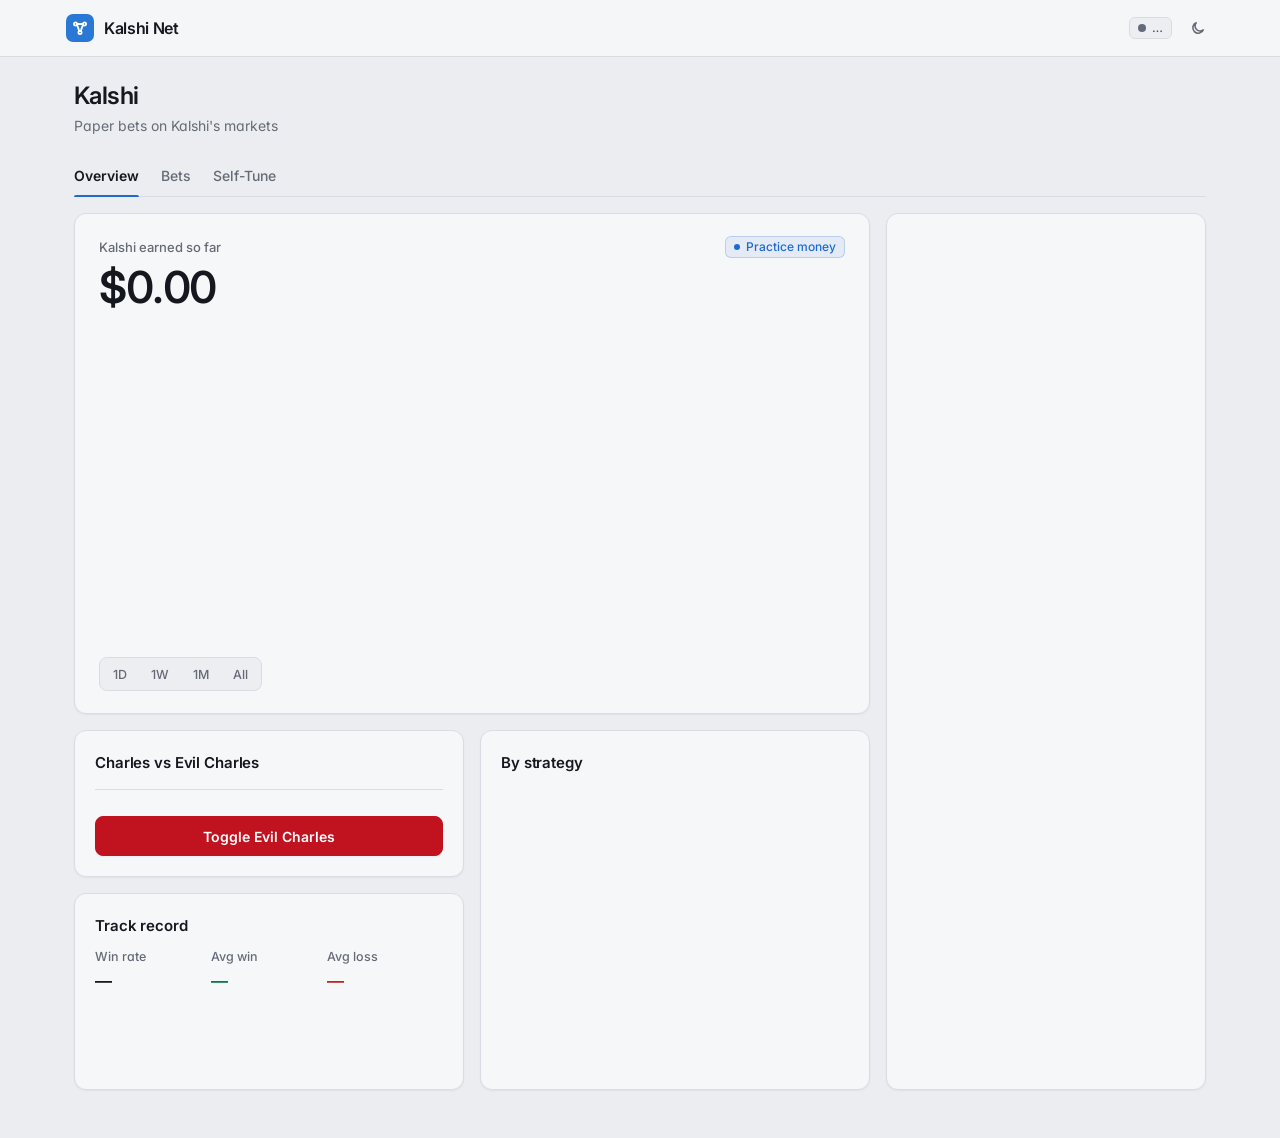
==== commit d5b22919: "v1.3.1: light mode a little greyer" ====
--- a/kalshi/web/index.html
+++ b/kalshi/web/index.html
@@ -3,27 +3,27 @@
 <head>
 <meta charset="utf-8">
 <meta name="viewport" content="width=device-width, initial-scale=1, viewport-fit=cover">
-<meta name="theme-color" content="#fafbfc">
+<meta name="theme-color" content="#f6f7f9">
 <title>Kalshi Net</title>
 <link rel="preconnect" href="https://fonts.googleapis.com">
 <link rel="preconnect" href="https://fonts.gstatic.com" crossorigin>
 <link href="https://fonts.googleapis.com/css2?family=Inter:wght@400;500;600;700&family=JetBrains+Mono:wght@400;500&display=swap" rel="stylesheet">
 <style>
 /* Charles's web/style.css, copied by ops/kalshi-css (the rules this page uses; don't edit them here). The page's own rules come after. */
-/* Light (the default for everyone, owner 2026-11-03: no eggshell, "a soft grey, a little lighter"): a neutral light-grey
+/* Light (the default for everyone, owner 2026-11-03: no eggshell, a soft grey, then "a little more grey"): a neutral light-grey
    page with near-white grey cards, softer than white on grey and far from dark, so the blue and the red/green stay the
    only colours. The website uses the same greys. */
 :root {
   color-scheme: light;
-  --bg: #f3f4f6; --surface: #fafbfc; --surface-2: #f2f3f5; --surface-3: #e7eaee;
-  --border: #e1e4e9; --border-strong: #cbd0d8;
-  --text: #15181e; --text-2: #4a505a; --muted: #6b717c; --grid: #e9ebef;
+  --bg: #ebedf0; --surface: #f6f7f9; --surface-2: #eceef1; --surface-3: #e1e4e8;
+  --border: #d9dde3; --border-strong: #c3c9d1;
+  --text: #15181e; --text-2: #484e58; --muted: #656b76; --grid: #e2e5e9;
   --brand: #2a78d6;                               /* the logo's blue */
   --accent: #1f6ad1; --accent-solid: #1f6ad1; --accent-hover: #1857b0;
   --series-1: #1f6ad1; --ref: #98a0ab;
   --good: #0a8f4f; --good-ink: #067a43; --warn: #d97706; --warn-ink: #b45309; --critical: #dc3a2f; --critical-ink: #c0281d;
   --accent-soft: rgba(31,106,209,.08);
-  --core: #1f6ad1; --pick: #6e47d1; --safe: #c27803; --leaving: #e05a1c; --cash: #d2d7de; --sector: #0b8ea6;
+  --core: #1f6ad1; --pick: #6e47d1; --safe: #c27803; --leaving: #e05a1c; --cash: #cbd1d9; --sector: #0b8ea6;
   --chart-fill: .12;
   --shadow-xs: 0 1px 2px rgba(16,24,40,.05);
   --shadow-sm: 0 1px 3px rgba(16,24,40,.07), 0 1px 2px rgba(16,24,40,.04);
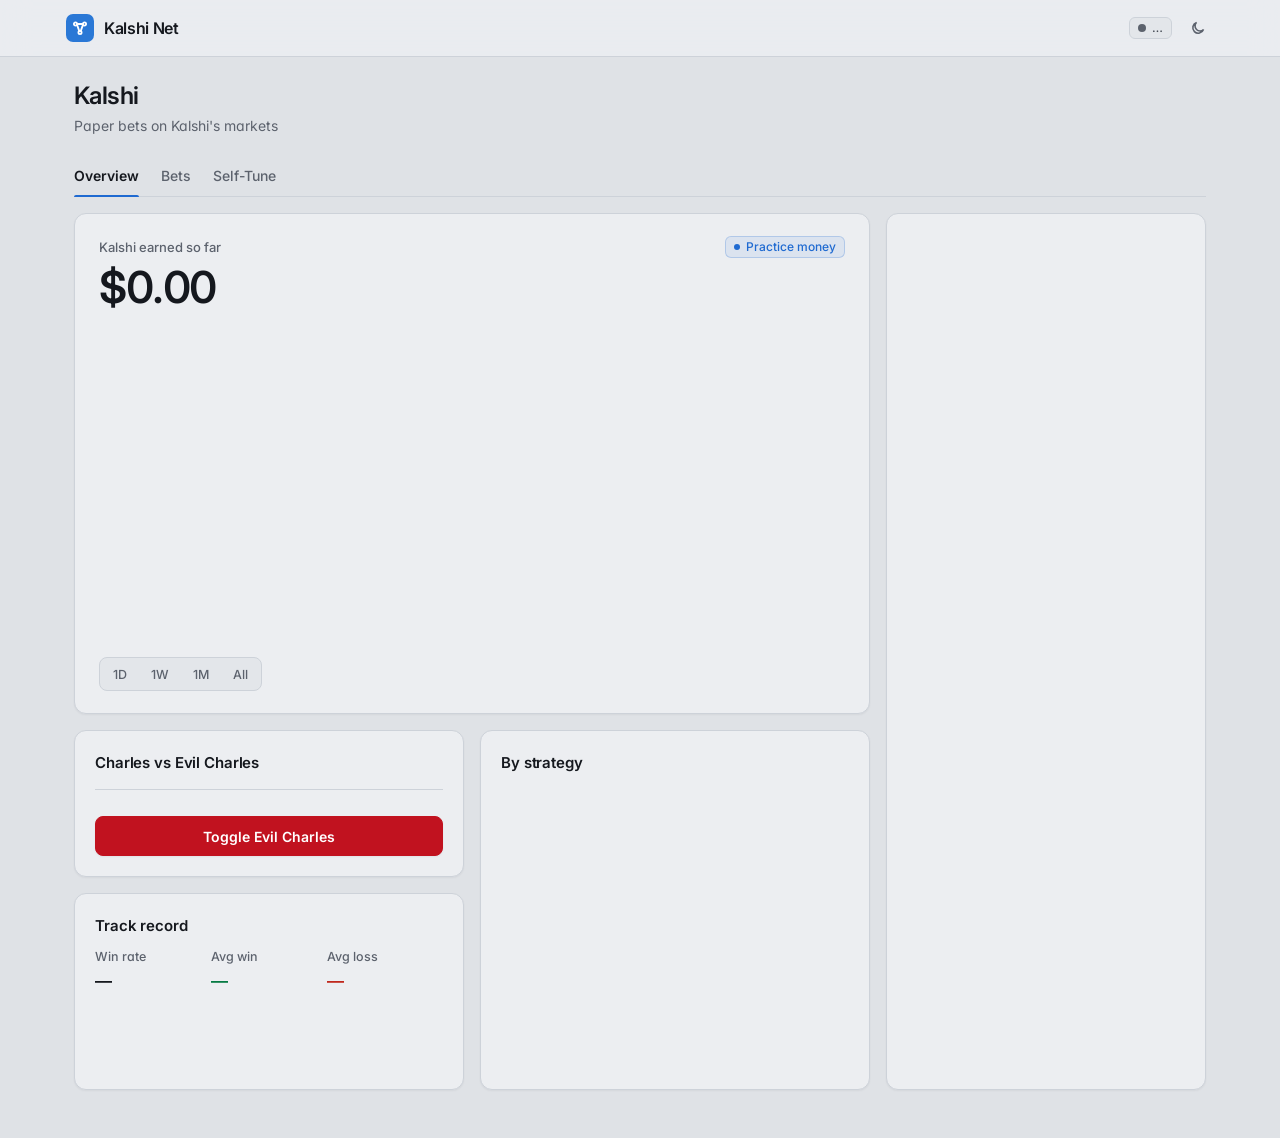
==== commit 5e3104b0: "v1.4.1: a greyer light mode, a moon for light/dark, charts that never run back over themselves, Kals" ====
--- a/kalshi/web/index.html
+++ b/kalshi/web/index.html
@@ -3,21 +3,21 @@
 <head>
 <meta charset="utf-8">
 <meta name="viewport" content="width=device-width, initial-scale=1, viewport-fit=cover">
-<meta name="theme-color" content="#f6f7f9">
+<meta name="theme-color" content="#eceef1">
 <title>Kalshi Net</title>
 <link rel="preconnect" href="https://fonts.googleapis.com">
 <link rel="preconnect" href="https://fonts.gstatic.com" crossorigin>
 <link href="https://fonts.googleapis.com/css2?family=Inter:wght@400;500;600;700&family=JetBrains+Mono:wght@400;500&display=swap" rel="stylesheet">
 <style>
 /* Charles's web/style.css, copied by ops/kalshi-css (the rules this page uses; don't edit them here). The page's own rules come after. */
-/* Light (the default for everyone, owner 2026-11-03: no eggshell, a soft grey, then "a little more grey"): a neutral light-grey
+/* Light (the default for everyone, owner 2026-11-03: no eggshell, a soft grey, then "a little more grey"; 2026-11-04 "more gray" again): a neutral light-grey
    page with near-white grey cards, softer than white on grey and far from dark, so the blue and the red/green stay the
    only colours. The website uses the same greys. */
 :root {
   color-scheme: light;
-  --bg: #ebedf0; --surface: #f6f7f9; --surface-2: #eceef1; --surface-3: #e1e4e8;
-  --border: #d9dde3; --border-strong: #c3c9d1;
-  --text: #15181e; --text-2: #484e58; --muted: #656b76; --grid: #e2e5e9;
+  --bg: #dfe2e6; --surface: #eceef1; --surface-2: #e3e6ea; --surface-3: #d7dbe0;
+  --border: #cdd2d9; --border-strong: #b6bdc7;
+  --text: #15181e; --text-2: #434953; --muted: #5c626d; --grid: #d6dae0;
   --brand: #2a78d6;                               /* the logo's blue */
   --accent: #1f6ad1; --accent-solid: #1f6ad1; --accent-hover: #1857b0;
   --series-1: #1f6ad1; --ref: #98a0ab;
@@ -396,7 +396,6 @@
           <div class="card-head"><h2>Charles vs Evil Charles</h2><span class="aside" id="evil-state"></span></div>
           <p class="small" id="evil-about" style="margin:0;color:var(--text-2)"></p>
           <div class="duel" id="evil-vs"></div>
-          <p class="note" id="evil-note"></p>
           <button class="evil-btn" id="evil-btn" type="button" aria-pressed="false" title="Pick whose bets your account copies. Both keep betting with their own practice money either way.">Toggle Evil Charles</button>
         </div>
         <div class="card">
@@ -439,7 +438,7 @@
         <div class="totals" id="pos-totals"></div>
         <div class="filters" id="pos-filter"></div>
         <div class="scroll" id="positions"></div>
-        <p class="note">Each contract pays $1 if its side wins. Tap a bet for the details.</p>
+        <p class="note">A bet buys contracts for under $1 each, and each one pays $1 if the bet wins. Tap a bet for the details.</p>
       </div>
     </div>
   </section>
@@ -890,7 +889,7 @@
     return `<div class="row-i tap" ${tapAttrs("bet", b.id)}>
       <div style="min-width:0"><span class="sym">${esc(b.sub || b.title)}</span> <span class="side ${b.side}">${b.side.toUpperCase()}</span></div>
       <div class="right num"><span style="font-weight:500">${usd(v)}</span> <span class="small ${cls(pnl)}">${sgnUsd(pnl)}</span></div>
-      <div class="bet-m num">Bet ${usd(b.cost)} · ${sure(p)} likely · settles ${day(b.close_time)}</div>
+      <div class="bet-m num">Bet ${usd(b.cost)} · <span class="up">wins ${sgnUsd(b.contracts - b.cost)}</span> · ${sure(p)} likely · settles ${day(b.close_time)}</div>
     </div>`; }).join("");
 }
 
@@ -963,7 +962,7 @@
 
 function renderEvil() {
   // Both bots bet on every scan in their own books (owner 2026-11-03); the switch picks whose bets the account copies.
-  const m = B.mode || {evil: false}, on = !!m.evil, bots = B.bots || {}, r = B.evil_record;
+  const m = B.mode || {evil: false}, on = !!m.evil, bots = B.bots || {};
   document.body.classList.toggle("evil", on);
   $("evil-btn").setAttribute("aria-pressed", on ? "true" : "false");
   const since = m.since ? ` since ${new Date(m.since).toLocaleDateString("en-US", {month: "short", day: "numeric"})}` : "";
@@ -971,20 +970,12 @@
   $("evil-about").textContent = "Both bet on every scan with their own practice $1,000, so each has a record of its own. "
     + "Your account copies the one you pick. Evil Charles bets the opposite of Charles.";
   const c = bots.charles, e = bots.evil;
-  if (!c || !e) { $("evil-vs").innerHTML = ""; $("evil-vs").hidden = true; $("evil-note").textContent = ""; return; }
+  if (!c || !e) { $("evil-vs").innerHTML = ""; $("evil-vs").hidden = true; return; }
   const settled = b => b.finished ?? b.won + b.lost + b.sold;
   const box = b => `<div><div class="label">${esc(b.name)}</div><div class="v num ${cls(b.earned)}">${sgnUsd(b.earned)}</div>`
     + `<div class="small muted">${settled(b) ? `won ${b.wins ?? b.won} of ${settled(b)} (${Math.round((b.wins ?? b.won) / settled(b) * 100)}%)` : "nothing settled yet"} · ${plural(b.open, "open bet")}</div></div>`;
   $("evil-vs").hidden = false;
   $("evil-vs").innerHTML = box(c) + box(e);
-  const day = s => s ? new Date(s).toLocaleDateString("en-US", {month: "short", day: "numeric"}) : "today";
-  let note = `Each from its own $1,000 on ${day(c.started || e.started)}.`;
-  if (!settled(c) && !settled(e) && r && r.bets) {
-    const pct = d => d.roi_pct == null ? "—" : (d.roi_pct > 0 ? "+" : d.roi_pct < 0 ? "−" : "") + Math.abs(d.roi_pct) + "%";
-    note += ` Before that, over ${r.days} days, Charles's would-be bets made ${pct(r.charles)} and the opposite ${pct(r.evil)}.`;
-  }
-  if (B.test && B.test.review) note += ` Claude's review compares them on ${new Date(B.test.review + "T12:00:00").toLocaleDateString("en-US", {weekday: "short", month: "short", day: "numeric"})}.`;
-  $("evil-note").textContent = note;
 }
 $("evil-btn").onclick = async () => {
   const btn = $("evil-btn"), want = btn.getAttribute("aria-pressed") !== "true";
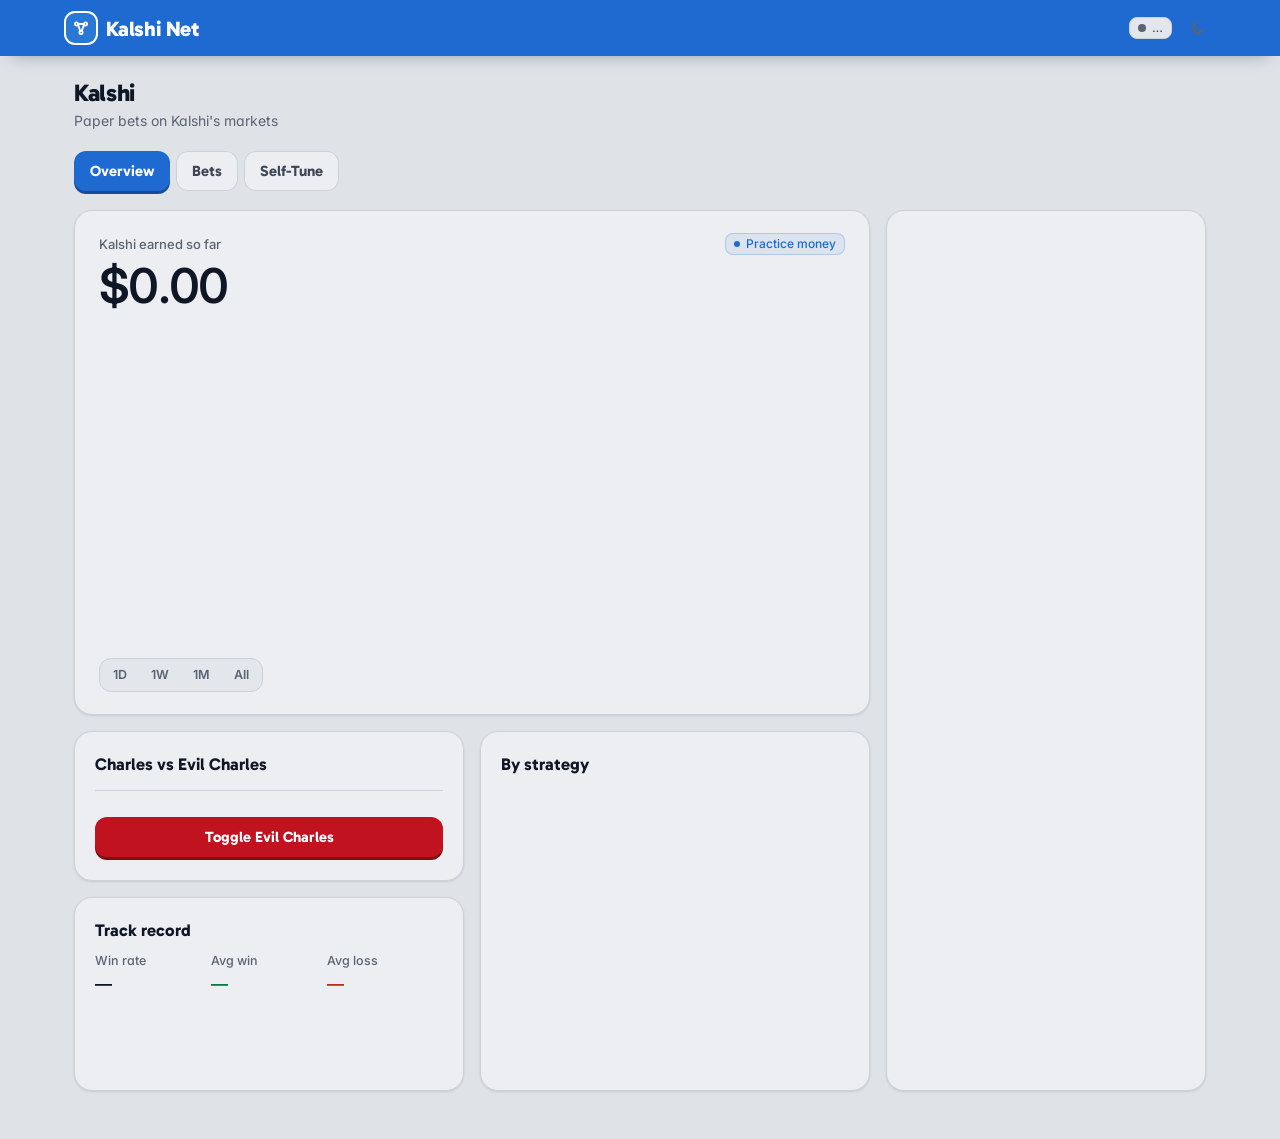
==== commit a4fe6299: "v1.8.0: a new look for the dashboard (blue bar, bolder headings, buttons and tabs that press)" ====
--- a/kalshi/web/index.html
+++ b/kalshi/web/index.html
@@ -7,19 +7,23 @@
 <title>Kalshi Net</title>
 <link rel="preconnect" href="https://fonts.googleapis.com">
 <link rel="preconnect" href="https://fonts.gstatic.com" crossorigin>
-<link href="https://fonts.googleapis.com/css2?family=Inter:wght@400;500;600;700&family=JetBrains+Mono:wght@400;500&display=swap" rel="stylesheet">
+<link href="https://fonts.googleapis.com/css2?family=Gabarito:wght@700;800&family=Inter:wght@400;500;600;700&family=JetBrains+Mono:wght@400;500&display=swap" rel="stylesheet">
 <style>
 /* Charles's web/style.css, copied by ops/kalshi-css (the rules this page uses; don't edit them here). The page's own rules come after. */
-/* Light (the default for everyone, owner 2026-11-03: no eggshell, a soft grey, then "a little more grey"; 2026-11-04 "more gray" again): a neutral light-grey
-   page with near-white grey cards, softer than white on grey and far from dark, so the blue and the red/green stay the
-   only colours. The website uses the same greys. */
+/* Charles dashboard styles, shared by home, stocks, crypto, leaderboard and settings (the Kalshi page keeps a copy of
+   the rules it needs). The look since 2026-11-11 (owner: "a complete UI change ... humans like visuals and eye catching
+   things"): the soft grey page and cards stay (owner 2026-11-04: "more gray"), under a bar of the logo's blue; chunky
+   headings (Gabarito), buttons and tabs you can feel (a face on a ledge that gives when pressed), rounder cards. Inter with
+   tabular numbers for everything you read, one blue for what you can press, red and green only for money. The website
+   uses the same look. */
 :root {
   color-scheme: light;
   --bg: #dfe2e6; --surface: #eceef1; --surface-2: #e3e6ea; --surface-3: #d7dbe0;
   --border: #cdd2d9; --border-strong: #b6bdc7;
-  --text: #15181e; --text-2: #434953; --muted: #5c626d; --grid: #d6dae0;
+  --text: #0f1626; --text-2: #3f4756; --muted: #5a6373; --grid: #d6dae0;
   --brand: #2a78d6;                               /* the logo's blue */
-  --accent: #1f6ad1; --accent-solid: #1f6ad1; --accent-hover: #1857b0;
+  --accent: #1f6ad1; --accent-solid: #1f6ad1; --accent-hover: #2a78e0; --accent-deep: #154b97;
+  --bar: #1f6ad1; --edge: #b3bac5; --navy: #0d2147;      /* the header's blue, the ledge under a grey button */
   --series-1: #1f6ad1; --ref: #98a0ab;
   --good: #0a8f4f; --good-ink: #067a43; --warn: #d97706; --warn-ink: #b45309; --critical: #dc3a2f; --critical-ink: #c0281d;
   --accent-soft: rgba(31,106,209,.08);
@@ -30,10 +34,10 @@
   --shadow-md: 0 6px 16px -4px rgba(16,24,40,.12), 0 2px 4px -2px rgba(16,24,40,.06);
   --shadow-lg: 0 20px 44px -12px rgba(16,24,40,.22), 0 6px 12px -6px rgba(16,24,40,.08);
   --shadow: var(--shadow-xs);
-  --r-lg: 12px; --r-md: 8px; --r-sm: 6px;
+  --r-lg: 18px; --r-md: 12px; --r-sm: 8px;
   --page-max: 1180px;
   --sans: "Inter", system-ui, -apple-system, "Segoe UI", Roboto, sans-serif;
-  --display: var(--sans);                         /* older rules name it; it's the same face now */
+  --display: "Gabarito", "Inter", system-ui, -apple-system, "Segoe UI", Roboto, sans-serif;   /* headings, buttons, tabs */
   --mono: "JetBrains Mono", ui-monospace, Menlo, Consolas, monospace;
 }
 @media (prefers-color-scheme: dark) {
@@ -42,7 +46,7 @@
     --bg: #0b0d11; --surface: #13161b; --surface-2: #1b1f26; --surface-3: #232831;
     --border: #252a32; --border-strong: #343a44;
     --text: #f2f4f7; --text-2: #c1c7d1; --muted: #8b94a4; --grid: #1d2128;
-    --accent: #6aa7ff; --accent-solid: #2f74e0; --accent-hover: #3d82ee;
+    --accent: #6aa7ff; --accent-solid: #2f74e0; --accent-hover: #3d82ee; --accent-deep: #1b4c9c; --bar: #174fa8; --edge: #05070a; --navy: #0d2147;
     --series-1: #6aa7ff; --ref: #6b7482;
     --good: #34c77b; --good-ink: #4ad891; --warn: #f5a524; --warn-ink: #f7b955; --critical: #f2564b; --critical-ink: #ff7b70;
     --accent-soft: rgba(106,167,255,.14);
@@ -59,7 +63,7 @@
   --bg: #0b0d11; --surface: #13161b; --surface-2: #1b1f26; --surface-3: #232831;
   --border: #252a32; --border-strong: #343a44;
   --text: #f2f4f7; --text-2: #c1c7d1; --muted: #8b94a4; --grid: #1d2128;
-  --accent: #6aa7ff; --accent-solid: #2f74e0; --accent-hover: #3d82ee;
+  --accent: #6aa7ff; --accent-solid: #2f74e0; --accent-hover: #3d82ee; --accent-deep: #1b4c9c; --bar: #174fa8; --edge: #05070a; --navy: #0d2147;
   --series-1: #6aa7ff; --ref: #6b7482;
   --good: #34c77b; --good-ink: #4ad891; --warn: #f5a524; --warn-ink: #f7b955; --critical: #f2564b; --critical-ink: #ff7b70;
   --accent-soft: rgba(106,167,255,.14);
@@ -97,19 +101,19 @@
 .view { display: none; }
 .view.on { display: block; animation: view-in .2s ease-out; }
 @keyframes view-in { from { opacity: 0; } to { opacity: 1; } }
-.card { background: var(--surface); border: 1px solid var(--border); border-radius: var(--r-lg); padding: 16px; min-width: 0; box-shadow: var(--shadow-xs); }
+.card { background: var(--surface); border: 1px solid var(--border); border-radius: var(--r-lg); padding: 16px; min-width: 0; box-shadow: var(--shadow-sm); }
 @media (min-width: 860px) {
   .card { padding: 20px; }
 }
 .card-head { display: flex; align-items: center; gap: 8px; margin-bottom: 14px; flex-wrap: wrap; min-height: 24px; }
-.card-head h2 { margin: 0; font: 600 15px/1.35 var(--sans); letter-spacing: -.008em; color: var(--text); }
+.card-head h2 { margin: 0; font: 700 17px/1.3 var(--display); letter-spacing: 0; color: var(--text); }
 .card-head .aside { margin-left: auto; font-size: 13px; color: var(--muted); }
 a.aside { text-decoration: none; color: var(--accent); font-weight: 500; }
 a.aside:hover { color: var(--accent-hover); text-decoration: underline; text-underline-offset: 3px; }
 /* The top of every page: its name, one short line, and what you can do there. */
 .page-head { display: flex; align-items: flex-end; justify-content: space-between; gap: 10px 20px; flex-wrap: wrap; margin: 0 0 16px; }
 .page-head > div:first-child { min-width: 0; }
-.page-title { display: flex; align-items: center; gap: 10px; flex-wrap: wrap; font: 600 22px/1.25 var(--sans); letter-spacing: -.022em; margin: 0; color: var(--text); }
+.page-title { display: flex; align-items: center; gap: 10px; flex-wrap: wrap; font: 800 clamp(28px, 7vw, 34px)/1.1 var(--display); letter-spacing: -.015em; margin: 0; color: var(--text); }
 .page-sub { color: var(--muted); font-size: 14px; margin: 4px 0 0; }
 main > .page-title { margin-bottom: 4px; }
 main > .page-sub { margin-bottom: 16px; }
@@ -129,15 +133,16 @@
 ::-webkit-scrollbar-track, ::-webkit-scrollbar-corner { background: transparent; }
 @supports not selector(::-webkit-scrollbar) { * { scrollbar-width: thin; scrollbar-color: var(--border-strong) transparent; } }
 /* section tabs inside a page (underlined), and segmented controls for time ranges */
-.seg { display: flex; gap: 22px; border-bottom: 1px solid var(--border); margin-bottom: 16px; }
-.seg button { position: relative; font: 500 14px var(--sans); background: none; border: 0; padding: 10px 0 11px; color: var(--muted); cursor: pointer; white-space: nowrap; min-height: 40px; }
+.seg { display: flex; flex-wrap: wrap; gap: 6px; margin-bottom: 16px; }
+.seg button { font: 700 15px var(--display); background: var(--surface); border: 0; padding: 0 16px; min-height: 40px; margin-bottom: 3px; border-radius: var(--r-md); color: var(--text-2); cursor: pointer; white-space: nowrap;
+  box-shadow: inset 0 0 0 1px var(--border); transition: background .12s, color .12s, transform .09s ease-out, box-shadow .09s ease-out; }
 .seg button:hover { color: var(--text); }
-.seg button.on { color: var(--text); font-weight: 600; }
-.seg button.on::after { content: ""; position: absolute; left: 0; right: 0; bottom: -1px; height: 2px; border-radius: 2px 2px 0 0; background: var(--accent); }
+.seg button.on { color: #fff; background: var(--accent-solid); box-shadow: 0 3px 0 var(--accent-deep); }
+.seg button:active:not(:disabled) { transform: translateY(2px); }
 .seg button:disabled { cursor: default; opacity: .55; }
 .seg small { font-size: 11.5px; font-weight: 400; }
 .tabs, .ranges { display: inline-flex; gap: 2px; padding: 2px; border-radius: var(--r-md); background: var(--surface-2); border: 1px solid var(--border); }
-.tabs button, .ranges button { border: 0; background: transparent; color: var(--muted); font: 500 12.5px var(--sans); padding: 4px 11px; border-radius: 6px; cursor: pointer; min-height: 28px; transition: color .12s, background .12s; }
+.tabs button, .ranges button { border: 0; background: transparent; color: var(--muted); font: 600 12.5px var(--sans); padding: 4px 11px; border-radius: 9px; cursor: pointer; min-height: 28px; transition: color .12s, background .12s; }
 .tabs button:hover, .ranges button:hover { color: var(--text); }
 .tabs button:disabled { opacity: .4; cursor: default; }
 .tabs button.on, .ranges button.on { background: var(--surface); color: var(--text); font-weight: 600; box-shadow: var(--shadow-xs), 0 0 0 1px var(--border); }
@@ -156,7 +161,7 @@
 .dot.bad { background: var(--critical); }
 /* a big number and its change */
 .eyebrow { display: flex; align-items: center; gap: 8px; font: 500 13px var(--sans); color: var(--muted); }
-.big { font: 600 clamp(34px, 9.5vw, 44px)/1.08 var(--sans); letter-spacing: -.032em; font-variant-numeric: lining-nums tabular-nums; margin: 6px 0 6px; white-space: nowrap; }
+.big { font: 600 clamp(36px, 10vw, 48px)/1.05 var(--sans); letter-spacing: -.035em; font-variant-numeric: lining-nums tabular-nums; margin: 6px 0 6px; white-space: nowrap; }
 .sub { font-size: 13.5px; color: var(--text-2); }
 .sub b { font-weight: 600; }
 .loading .big { color: transparent; border-radius: 8px; width: fit-content; min-width: 42%;
@@ -312,16 +317,15 @@
 }
 
 /* the header when this page is served alone; inside Charles's dashboard, webdash puts in the shared one */
-header { position: sticky; top: 0; z-index: 8; background: color-mix(in srgb, var(--surface) 86%, transparent); backdrop-filter: saturate(1.6) blur(14px); -webkit-backdrop-filter: saturate(1.6) blur(14px);
-  border-bottom: 1px solid var(--border); padding-top: env(safe-area-inset-top); }
+header { position: sticky; top: 0; z-index: 8; background: var(--bar, #1f6ad1); color: #fff; padding-top: env(safe-area-inset-top); box-shadow: 0 8px 18px -12px rgba(13, 33, 71, .55); }
 .bar { max-width: var(--page-max); margin: 0 auto; padding: 8px 16px; display: flex; align-items: center; gap: 10px; min-height: 56px; }
-.brand { display: flex; align-items: center; gap: 10px; font: 600 16px var(--sans); letter-spacing: -.02em; margin-right: auto; }
-.logo { width: 28px; height: 28px; border-radius: 7px; background: #2a78d6; display: grid; place-items: center; flex: none; }
+.brand { display: flex; align-items: center; gap: 10px; font: 800 21px/1 var(--display); letter-spacing: -.01em; margin-right: auto; }
+.logo { width: 30px; height: 30px; border-radius: 9px; background: #2a78d6; display: grid; place-items: center; flex: none; box-shadow: 0 0 0 2px #fff; }
 
 /* Evil Charles (owner 2026-10-26): on, the logo goes red with red eyes and angry brows */
-.evil-btn { display: flex; align-items: center; justify-content: center; width: 100%; margin-top: 14px; min-height: 40px; padding: 0 16px; border-radius: var(--r-md); border: 1px solid #c1121f; background: #c1121f; color: #fff; font: 600 14px var(--sans); cursor: pointer; box-shadow: var(--shadow-xs); transition: background .15s; }
-.evil-btn:hover { background: #a50f1a; border-color: #a50f1a; }
-.evil-btn[aria-pressed="true"] { background: #7f0d15; border-color: #7f0d15; box-shadow: inset 0 1px 3px rgba(0,0,0,.35); }
+.evil-btn { display: flex; align-items: center; justify-content: center; width: 100%; margin-top: 14px; min-height: 40px; padding: 0 16px; border-radius: var(--r-md); border: 0; background: #c1121f; color: #fff; font: 700 15px var(--display); cursor: pointer; box-shadow: 0 3px 0 #7f0d15; margin-bottom: 3px; transition: background .15s; }
+.evil-btn:hover { background: #a50f1a; }
+.evil-btn[aria-pressed="true"] { background: #7f0d15; box-shadow: inset 0 2px 4px rgba(0,0,0,.4); transform: translateY(2px); }
 .evil-btn:focus-visible { outline: 2px solid #c1121f; outline-offset: 2px; }
 .evil-btn:disabled { opacity: .6; cursor: wait; }
 .logo { transition: background .25s; }
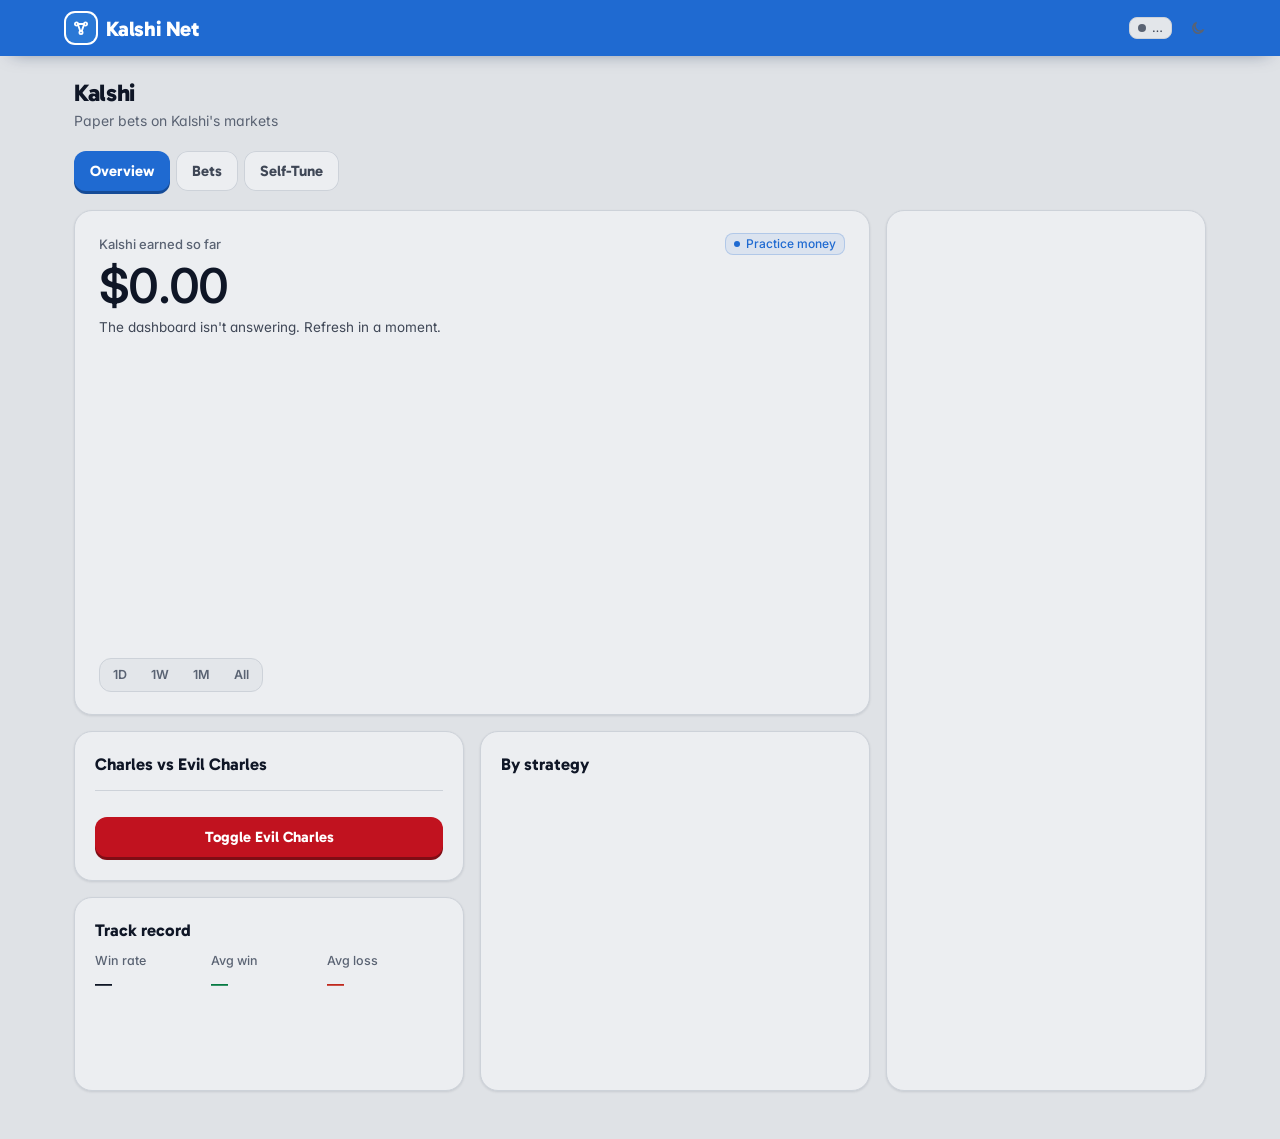
==== commit 5230c27d: "v1.9.0: Alpaca's official prices first, the week on Home, self-tune by kind of market, sharing needs" ====
--- a/kalshi/web/index.html
+++ b/kalshi/web/index.html
@@ -587,7 +587,7 @@
 const tapAttrs = (kind, key) => `data-open="${kind}" data-k="${esc(key)}" tabindex="0" role="button"`;
 /* the betting book's briefing: what settled, what's new and what settles soon */
 const STRAT_ABOUT = {
-  weather: "Weather: the National Weather Service forecast and a spread of weather models, blended with the market's own price.",
+  weather: "Weather: the National Weather Service forecast and a spread of weather models (weather data by Open-Meteo.com), blended with the market's own price.",
   sports: "Sports: sportsbook odds (DraftKings, via ESPN) with the bookmaker's cut taken out.",
   econ: "Inflation: the Cleveland Fed's inflation nowcast, blended with the market's own price.",
   longshot: "Longshot: cheap contracts win less often than their price says, so the bot bets against them.",
@@ -998,7 +998,9 @@
     B = S.betting;
     if (!B) throw new Error("no betting book");
     render();
+    document.body.dataset.shown = "1";
   } catch (e) {
+    if (!document.body.dataset.shown) $("ret").textContent = "The dashboard isn't answering. Refresh in a moment.";   // never over numbers already on the page
     if (!INSIDE) $("st-bot").innerHTML = `<span class="dot bad"></span><span>Dashboard offline</span>`;
     document.body.classList.remove("loading");
   }
